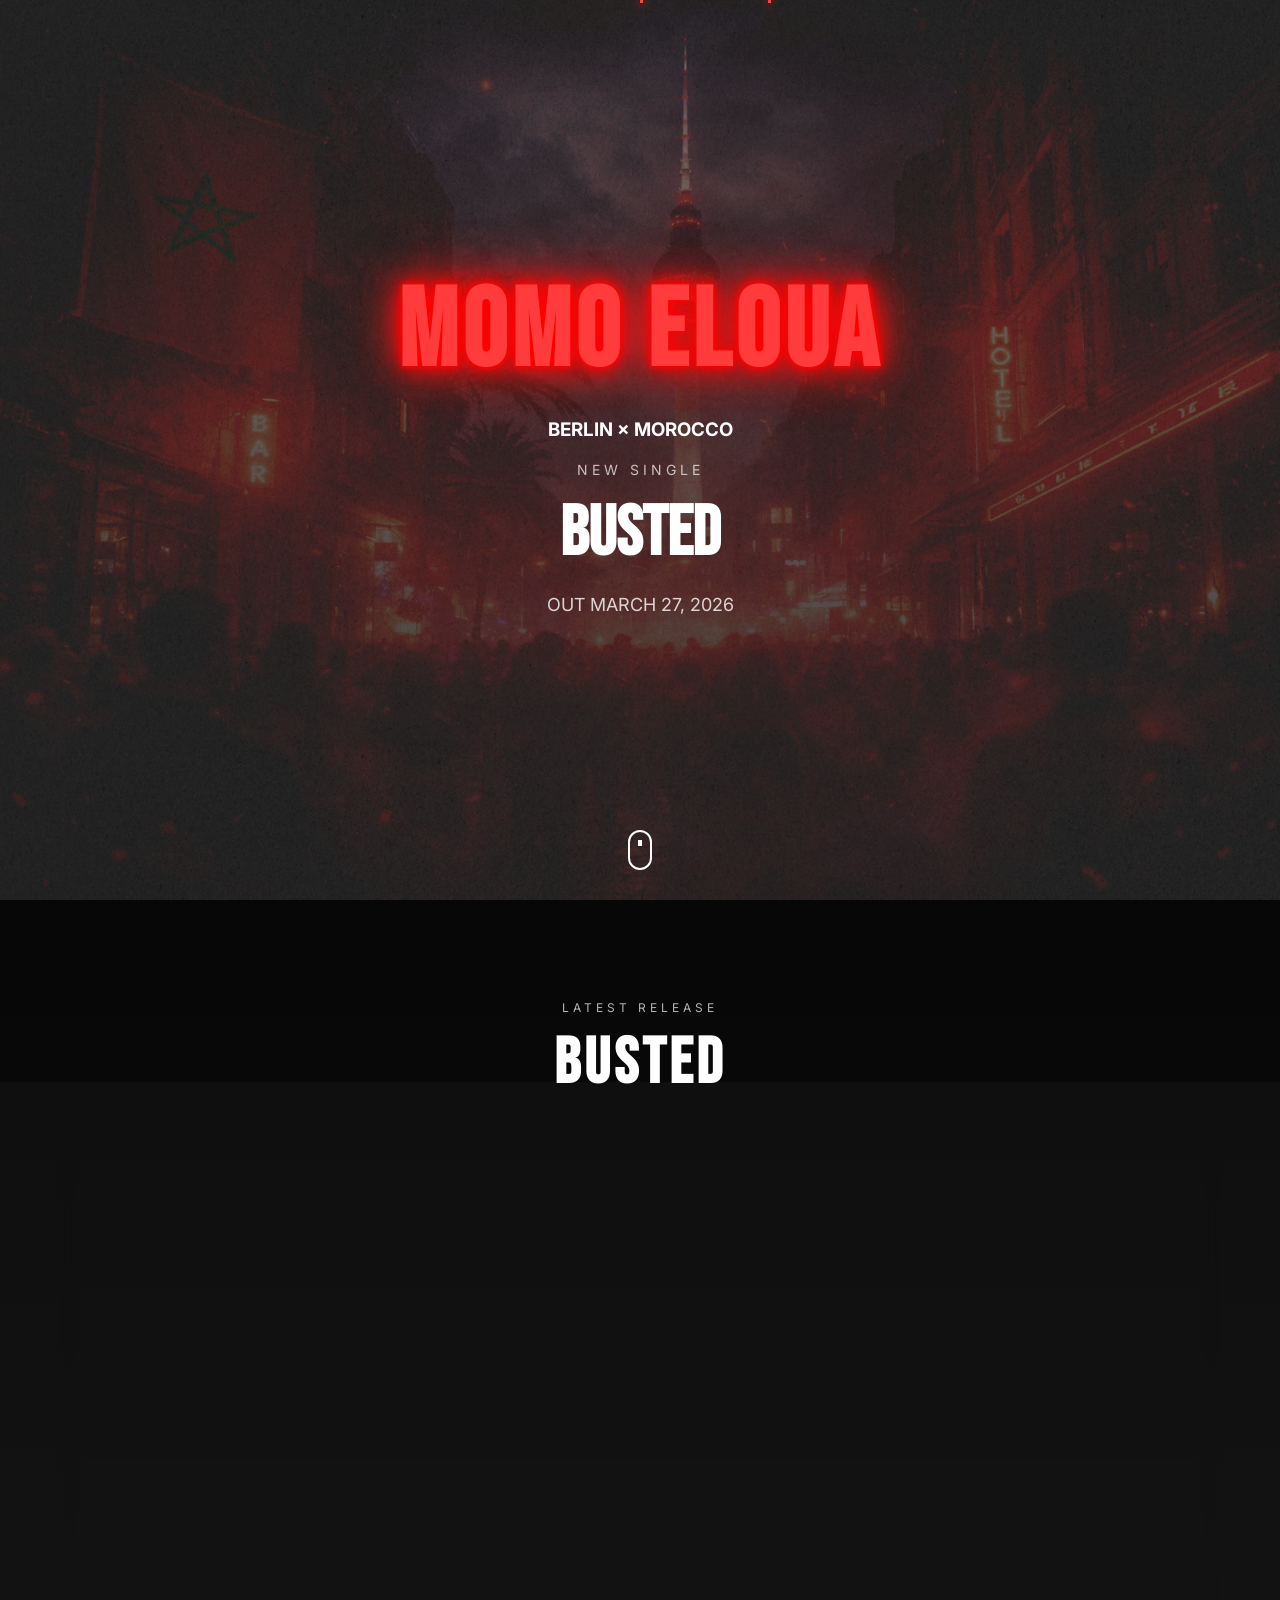
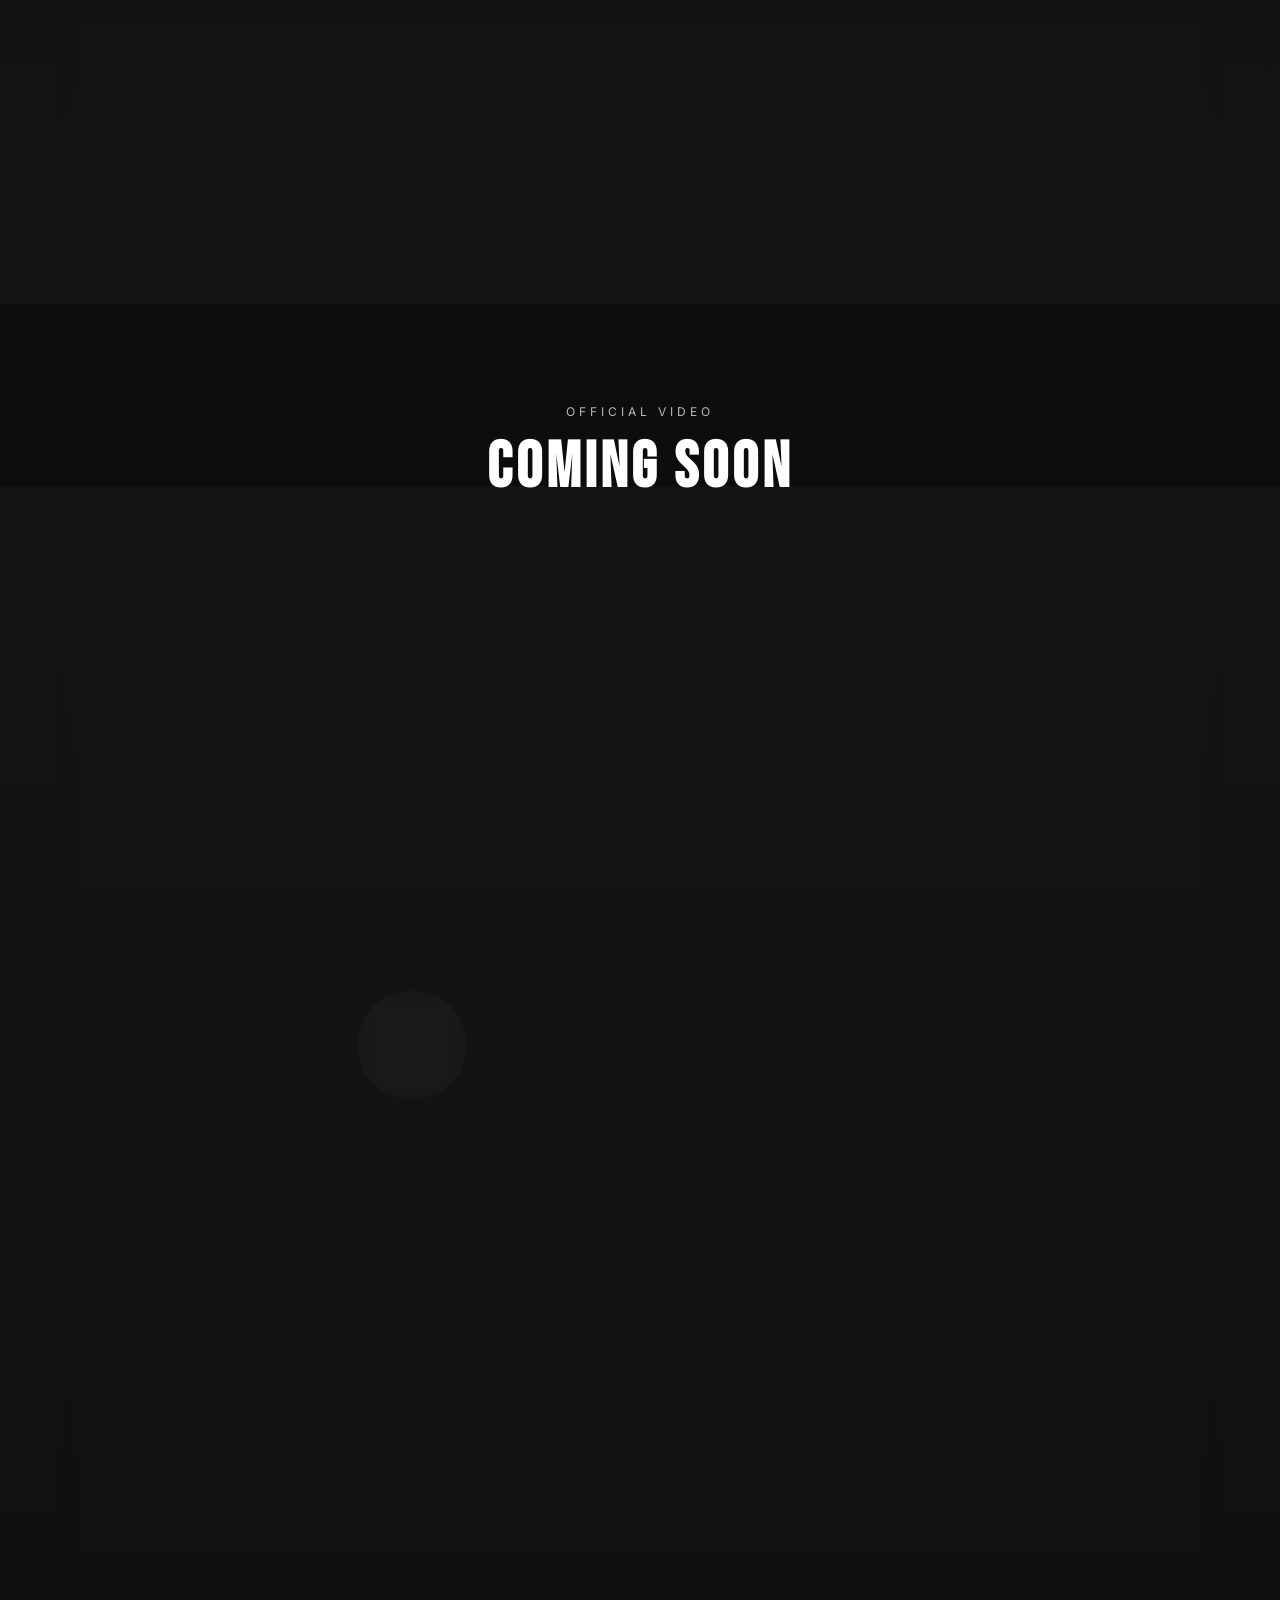
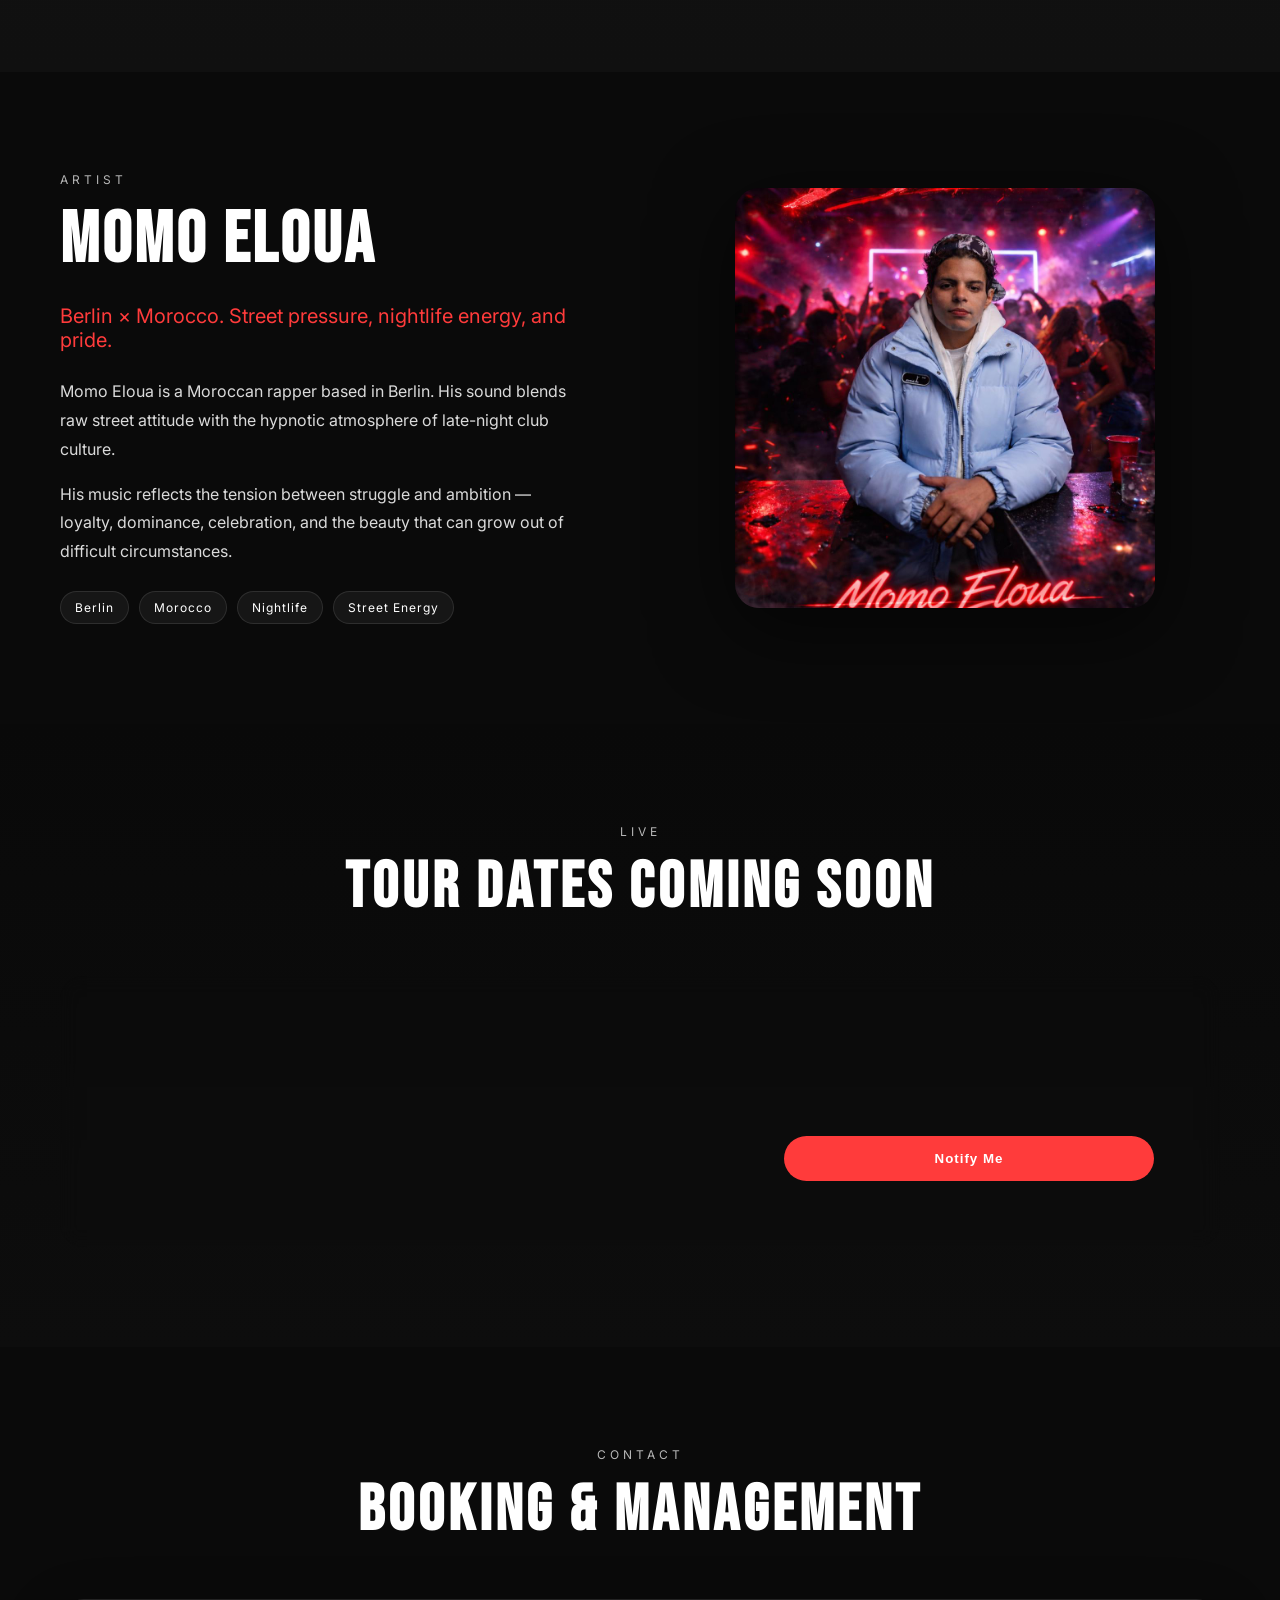
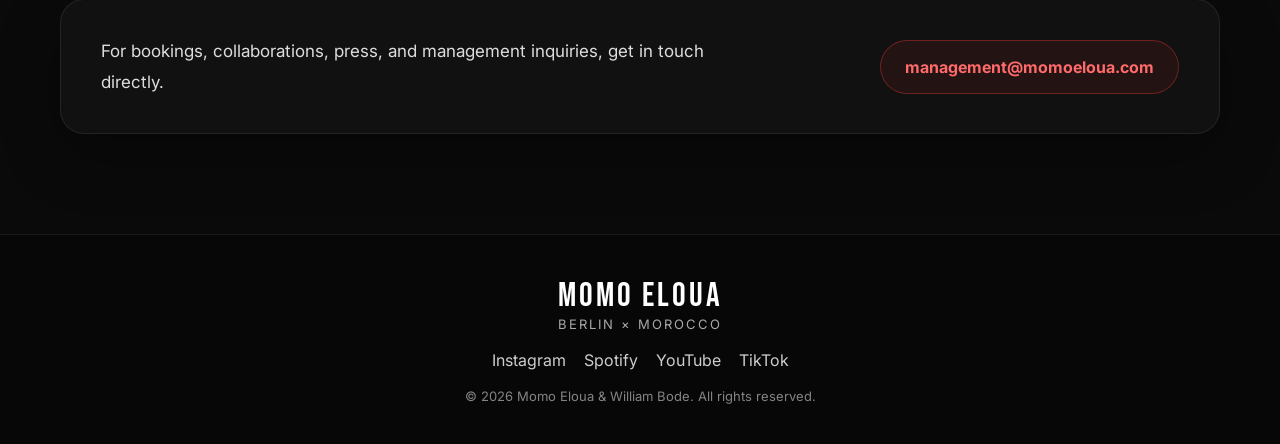
==== index.html @ f2b93de3 "front finished" ====
<!DOCTYPE html>
<html lang="en">
<head>
<meta charset="UTF-8">
<meta name="viewport" content="width=device-width, initial-scale=1.0">

<title>Momo Eloua</title>

<!-- Fonts -->
<link href="https://fonts.googleapis.com/css2?family=Bebas+Neue&family=Inter:wght@300;400;600&display=swap" rel="stylesheet">
<link href="https://fonts.googleapis.com/css2?family=Bebas+Neue&display=swap" rel="stylesheet">
<!-- CSS -->
<link rel="stylesheet" href="styles.css">

</head>
<body>

<!-- NAV -->
<nav class="nav" id="mainNav">

<div class="nav-inner">

<div class="logo">MOMO ELOUA</div>

<ul class="nav-links">
<li><a href="#music">Music</a></li>
<li><a href="#video">Video</a></li>
<li><a href="#tour">Tour</a></li>
<li><a href="#contact">Contact</a></li>
</ul>

</div>

</nav>


<!-- HERO -->
<header class="hero">

<div class="hero-bg"></div>
<div class="hero-overlay"></div>
<div class="hero-grain"></div>
<div class="sparks"></div>

<div class="hero-content">

<h1 class="artist-name neon">Momo Eloua</h1>
<h3>BERLIN × MOROCCO</h3>

<p class="release-label">NEW SINGLE</p>

<h2 class="song-title">BUSTED</h2>

<p class="release-date">OUT MARCH 27, 2026</p>

<!-- <div class="hero-buttons">
<a href="#" class="btn-primary">PRE-SAVE</a>
<a href="#video" class="btn-secondary">WATCH VIDEO</a>
</div> -->

</div>

<div class="scroll-indicator">
<span></span>
</div>

</header>

<!-- MUSIC -->

<section id="music" class="music-section">

  <div class="container">

    <div class="section-head">
      <p class="eyebrow">Latest Release</p>
      <h2>BUSTED</h2>
    </div>

    <div class="music-card">

      <div class="cover">
        <img src="assets/busted-cover.jpg" alt="Busted cover by Momo Eloua">
      </div>

      <div class="music-info">

        <p class="music-kicker">Single by Momo Eloua</p>

        <h3>Busted</h3>

        <p class="music-date">Out March 27, 2026</p>

        <p class="music-copy">
          A new release from Berlin × Morocco.
          Dark energy, club atmosphere, pressure, pride.
          Official video and streaming links coming soon.
        </p>

        <div class="status-row">
          <span class="status-pill">Pre-Save Soon</span>
          <span class="status-pill status-pill--ghost">Video Coming Soon</span>
        </div>

        <div class="countdown-wrap">
          <p class="countdown-label">Release Countdown</p>
          <div class="countdown" id="countdown">
            <div class="count-box">
              <span id="days">00</span>
              <small>Days</small>
            </div>
            <div class="count-box">
              <span id="hours">00</span>
              <small>Hours</small>
            </div>
            <div class="count-box">
              <span id="minutes">00</span>
              <small>Minutes</small>
            </div>
            <div class="count-box">
              <span id="seconds">00</span>
              <small>Seconds</small>
            </div>
          </div>
        </div>

        <div class="release-actions">
          <a href="#video" class="btn-secondary">Official Video Soon</a>
          <a href="#tour" class="btn-outline">Stay Updated</a>
        </div>

      </div>
    </div>

  </div>

</section>

<!-- VIDEO -->
<section id="video" class="video-section">

  <div class="container">

    <div class="section-head">
      <p class="eyebrow">Official Video</p>
      <h2>COMING SOON</h2>
    </div>

    <div class="video-card">

      <div class="video-frame">
        <img src="assets/busted-cover.jpg" alt="Busted video teaser">
        <div class="video-darken"></div>

        <div class="video-center">
          <div class="play-button">
            <span></span>
          </div>
          <p class="video-center-text">Official Video Premieres Soon</p>
        </div>
      </div>

      <div class="video-meta">
        <p class="video-kicker">Momo Eloua — Busted</p>
        <h3>Video in Production</h3>
        <p class="video-copy">
          The official video for <strong>Busted</strong> is currently in the making.
          Expect a dark, cinematic visual world built around nightlife, pressure, pride, and Berlin × Morocco energy.
        </p>

        <div class="status-row">
          <span class="status-pill">Premiere Soon</span>
          <span class="status-pill status-pill--ghost">Visuals in Progress</span>
        </div>

        <div class="release-actions">
          <a href="#music" class="btn-secondary">Back to Release</a>
          <a href="#tour" class="btn-outline">Stay Updated</a>
        </div>
      </div>

    </div>

  </div>

</section>

<!-- ABOUT -->
<section class="about">

  <div class="container about-grid">

    <div class="about-left">

      <p class="eyebrow">Artist</p>

      <h2>Momo Eloua</h2>

      <p class="about-lead">
        Berlin × Morocco.  
        Street pressure, nightlife energy, and pride.
      </p>

      <p class="about-text">
        Momo Eloua is a Moroccan rapper based in Berlin.
        His sound blends raw street attitude with the
        hypnotic atmosphere of late-night club culture.
      </p>

      <p class="about-text">
        His music reflects the tension between struggle
        and ambition — loyalty, dominance, celebration,
        and the beauty that can grow out of difficult
        circumstances.
      </p>

      <div class="about-tags">
        <span>Berlin</span>
        <span>Morocco</span>
        <span>Nightlife</span>
        <span>Street Energy</span>
      </div>

    </div>

    <div class="about-right">
      <div class="about-image"></div>
    </div>

  </div>

</section>


<!-- TOUR -->
<section id="tour" class="tour">

  <div class="container">

    <div class="section-head">
      <p class="eyebrow">Live</p>
      <h2>TOUR DATES COMING SOON</h2>
    </div>

    <div class="tour-card">

      <div class="tour-left">
        <p class="tour-intro">
          First shows are in preparation.
          Subscribe for early updates, ticket drops, and city announcements.
        </p>

        <div class="tour-cities">
          <span>Berlin</span>
          <span>Hamburg</span>
          <span>Amsterdam</span>
          <span>Paris</span>
        </div>
      </div>

      <div class="tour-right">
        <form class="tour-form">
          <label for="tour-email" class="tour-label">Get notified first</label>
          <input id="tour-email" type="email" placeholder="Enter your email" required>
          <button type="submit">Notify Me</button>
        </form>
      </div>

    </div>

  </div>

</section>


<!-- CONTACT -->
<section id="contact" class="contact">

  <div class="container">

    <div class="section-head">
      <p class="eyebrow">Contact</p>
      <h2>BOOKING & MANAGEMENT</h2>
    </div>

    <div class="contact-card">

      <div class="contact-left">
        <p class="contact-copy">
          For bookings, collaborations, press, and management inquiries,
          get in touch directly.
        </p>
      </div>

      <div class="contact-right">
        <a class="contact-mail" href="mailto:management@momoeloua.com">
          management@momoeloua.com
        </a>
      </div>

    </div>

  </div>

</section>


<!-- FOOTER -->
<footer class="footer">

  <div class="container footer-inner">

    <div class="footer-brand">
      <div class="footer-logo">MOMO ELOUA</div>
      <p class="footer-tag">Berlin × Morocco</p>
    </div>

    <div class="socials">
      <a href="#" target="_blank" rel="noopener noreferrer">Instagram</a>
      <a href="#" target="_blank" rel="noopener noreferrer">Spotify</a>
      <a href="#" target="_blank" rel="noopener noreferrer">YouTube</a>
      <a href="#" target="_blank" rel="noopener noreferrer">TikTok</a>
    </div>

    <p class="footer-copy">© 2026 Momo Eloua & William Bode. All rights reserved.</p>

  </div>

</footer>

<script src="script.js"></script>

</body>
</html>
---- styles.css ----
*,
*::before,
*::after {
box-sizing: border-box;
}


body{
margin:0;
font-family:'Inter', sans-serif;
background:#0b0b0b;
color:white;
}

.hero{
position:relative;
height:100vh;
display:flex;
align-items:center;
justify-content:center;
text-align:center;
overflow:hidden;
padding-top:120px;
padding-bottom:120px;
}

.hero-bg{
position:absolute;
top:0;
left:0;
width:100%;
height:100%;

background-image:url("assets/berlin-morocco-bg2.png");
background-size:cover;
background-position:center 35%;

filter:brightness(0.55) contrast(1.1);

z-index:1;
}



.hero-grain{
position:absolute;
width:100%;
height:100%;

background:url("assets/grain.png");

opacity:0.15;

z-index:3;
pointer-events:none;
}

.hero-overlay{
position:absolute;
width:100%;
height:100%;

background:
linear-gradient(
to bottom,
rgba(0,0,0,0.3),
rgba(0,0,0,0.75)
),

radial-gradient(
circle at center,
rgba(255,0,0,0.15),
transparent 70%
);

z-index:2;
}

.hero-content{
position:relative;
z-index:3;
max-width:900px;
padding:20px;
}

.artist-name{
font-family:'Bebas Neue', sans-serif;
font-size:120px;
letter-spacing:6px;
margin:0;
}

.release-label{
margin-top:20px;
font-size:14px;
letter-spacing:4px;
opacity:0.7;
}

.song-title{
font-family:'Bebas Neue', sans-serif;
font-size:70px;
margin:10px 0;
}

.release-date{
font-size:18px;
opacity:0.8;
}

.hero-buttons{
margin-top:40px;
display:flex;
gap:20px;
justify-content:center;
flex-wrap:wrap;
}

.btn-primary{
background:#d4af37;
color:black;
padding:14px 32px;
text-decoration:none;
font-weight:600;
letter-spacing:1px;
transition:0.3s;
}

.btn-primary:hover{
transform:scale(1.05);
}

.btn-secondary{
border:2px solid white;
padding:12px 30px;
text-decoration:none;
color:white;
transition:0.3s;
}

.btn-secondary:hover{
background:white;
color:black;
}

.scroll-indicator{
position:absolute;
bottom:30px;
left:50%;
transform:translateX(-50%);
z-index:3;
}

.scroll-indicator span{
display:block;
width:24px;
height:40px;
border:2px solid white;
border-radius:20px;
position:relative;
}

.scroll-indicator span::after{
content:"";
width:4px;
height:6px;
background:white;
position:absolute;
top:8px;
left:50%;
transform:translateX(-50%);
animation:scroll 2s infinite;
}

@keyframes scroll{
0%{opacity:0;top:8px;}
50%{opacity:1;}
100%{opacity:0;top:20px;}
}


.sparks{
position:absolute;
width:100%;
height:100%;
z-index:2;
overflow:hidden;
pointer-events:none;
}

.sparks::before,
.sparks::after{
content:"";
position:absolute;
width:3px;
height:3px;
background:#ff2a2a;
box-shadow:
0 0 8px #ff0000,
0 0 12px #ff0000;

animation:sparkMove 6s linear infinite;
}

.sparks::after{
left:60%;
animation-duration:8s;
}

@keyframes sparkMove{

0%{
transform:translateY(100vh) translateX(0);
opacity:0;
}

20%{
opacity:1;
}

80%{
opacity:1;
}

100%{
transform:translateY(-10vh) translateX(40px);
opacity:0;
}

}

.neon{
color:#ff3b3b;

text-shadow:
0 0 5px #ff0000,
0 0 10px #ff0000,
0 0 20px #ff0000,
0 0 40px #ff1a1a,
0 0 60px #ff1a1a;

animation:neonPulse 3s infinite alternate;
}

@keyframes neonPulse{

0%{
text-shadow:
0 0 4px #ff0000,
0 0 8px #ff0000,
0 0 16px #ff0000,
0 0 30px #ff0000;
}

100%{
text-shadow:
0 0 6px #ff0000,
0 0 14px #ff0000,
0 0 26px #ff1a1a,
0 0 50px #ff1a1a;
}

}

.artist-name{
font-family:'Bebas Neue', sans-serif;
font-size:110px;
letter-spacing:5px;
margin:0;
}

@media (max-width:768px){

.artist-name{
font-size:64px;
letter-spacing:2px;
}

}


.nav{
position:fixed;
top:0;
width:100%;

padding:20px 40px;

transition:all 0.4s ease;

opacity:0;
transform:translateY(-20px);

z-index:100;
}

.nav.show{
opacity:1;
transform:translateY(0);

background:rgba(0,0,0,0.75);
backdrop-filter:blur(10px);
}

.nav-inner{
max-width:1200px;
margin:auto;

display:flex;
justify-content:space-between;
align-items:center;
}

.logo{
font-family:'Bebas Neue', sans-serif;
font-size:28px;
letter-spacing:2px;
}

.nav-links{
display:flex;
gap:30px;
list-style:none;
margin:0;
padding:0;
}

.nav-links a{
text-decoration:none;
color:white;
font-weight:500;
transition:0.2s;
}

.nav-links a:hover{
color:#ff3b3b;
}


.container{
max-width:1200px;
margin:0 auto;
padding:100px 20px;
}

.music-section{
position:relative;
background:
linear-gradient(to bottom, #070707 0%, #0d0d0d 100%);
}

.section-head{
text-align:center;
margin-bottom:50px;
}

.eyebrow{
margin:0 0 10px 0;
font-size:12px;
letter-spacing:4px;
text-transform:uppercase;
opacity:0.7;
}

.section-head h2{
margin:0;
font-family:'Bebas Neue', sans-serif;
font-size:64px;
letter-spacing:4px;
}

.music-card{
display:grid;
grid-template-columns:380px 1fr;
gap:60px;
align-items:center;
padding:40px;
border:1px solid rgba(255,255,255,0.08);
background:rgba(255,255,255,0.03);
backdrop-filter:blur(8px);
border-radius:24px;
box-shadow:0 20px 60px rgba(0,0,0,0.35);
}

.cover img{
display:block;
width:100%;
height:auto;
border-radius:18px;
box-shadow:0 20px 60px rgba(0,0,0,0.5);
}

.music-kicker{
margin:0 0 10px 0;
font-size:13px;
letter-spacing:2px;
text-transform:uppercase;
opacity:0.7;
}

.music-info h3{
margin:0;
font-family:'Bebas Neue', sans-serif;
font-size:72px;
letter-spacing:3px;
line-height:0.95;
}

.music-date{
margin:14px 0 18px 0;
font-size:20px;
font-weight:600;
color:#ff5757;
}

.music-copy{
max-width:560px;
font-size:16px;
line-height:1.7;
opacity:0.88;
margin:0 0 28px 0;
}

.status-row{
display:flex;
flex-wrap:wrap;
gap:12px;
margin-bottom:28px;
}

.status-pill{
display:inline-flex;
align-items:center;
padding:10px 16px;
border-radius:999px;
background:rgba(255,59,59,0.12);
border:1px solid rgba(255,59,59,0.35);
color:#ff7a7a;
font-size:13px;
font-weight:600;
letter-spacing:0.5px;
}

.status-pill--ghost{
background:rgba(255,255,255,0.04);
border:1px solid rgba(255,255,255,0.12);
color:rgba(255,255,255,0.8);
}

.countdown-wrap{
margin-bottom:30px;
}

.countdown-label{
margin:0 0 14px 0;
font-size:12px;
letter-spacing:3px;
text-transform:uppercase;
opacity:0.7;
}

.countdown{
display:flex;
flex-wrap:wrap;
gap:14px;
}

.count-box{
min-width:92px;
padding:16px 14px;
border-radius:16px;
background:rgba(0,0,0,0.35);
border:1px solid rgba(255,255,255,0.08);
text-align:center;
}

.count-box span{
display:block;
font-family:'Bebas Neue', sans-serif;
font-size:42px;
letter-spacing:2px;
line-height:1;
}

.count-box small{
display:block;
margin-top:6px;
font-size:11px;
letter-spacing:2px;
text-transform:uppercase;
opacity:0.7;
}

.release-actions{
display:flex;
flex-wrap:wrap;
gap:16px;
}

.btn-outline{
display:inline-flex;
align-items:center;
justify-content:center;
padding:12px 30px;
border:1px solid rgba(255,255,255,0.2);
border-radius:999px;
text-decoration:none;
color:white;
transition:0.25s ease;
}

.btn-outline:hover{
border-color:#ff3b3b;
color:#ff3b3b;
}

.btn-secondary{
border-radius:999px;
}

@media (max-width: 900px){

.music-card{
grid-template-columns:1fr;
gap:30px;
padding:24px;
}

.cover{
max-width:360px;
margin:0 auto;
}

.music-info{
text-align:center;
}

.music-copy{
margin-left:auto;
margin-right:auto;
}

.status-row,
.countdown,
.release-actions{
justify-content:center;
}

.section-head h2{
font-size:48px;
}

.music-info h3{
font-size:54px;
}

}


.video-section{
position:relative;
background:
linear-gradient(to bottom, #0d0d0d 0%, #090909 100%);
}

.video-card{
display:grid;
grid-template-columns:1.2fr 0.8fr;
gap:40px;
align-items:center;
padding:40px;
border:1px solid rgba(255,255,255,0.08);
background:rgba(255,255,255,0.03);
backdrop-filter:blur(8px);
border-radius:24px;
box-shadow:0 20px 60px rgba(0,0,0,0.35);
}

.video-frame{
position:relative;
min-height:460px;
border-radius:20px;
overflow:hidden;
background:#111;
}

.video-frame img{
width:100%;
height:100%;
object-fit:cover;
display:block;
filter:brightness(0.55) contrast(1.08);
}

.video-darken{
position:absolute;
inset:0;
background:
linear-gradient(
to bottom,
rgba(0,0,0,0.15),
rgba(0,0,0,0.6)
);
}

.video-center{
position:absolute;
inset:0;
display:flex;
flex-direction:column;
align-items:center;
justify-content:center;
text-align:center;
padding:20px;
z-index:2;
}

.play-button{
width:110px;
height:110px;
border-radius:50%;
border:1px solid rgba(255,255,255,0.2);
background:rgba(255,255,255,0.08);
backdrop-filter:blur(8px);
display:flex;
align-items:center;
justify-content:center;
margin-bottom:20px;
box-shadow:0 10px 40px rgba(0,0,0,0.35);
}

.play-button span{
display:block;
width:0;
height:0;
margin-left:6px;
border-top:16px solid transparent;
border-bottom:16px solid transparent;
border-left:26px solid white;
}

.video-center-text{
margin:0;
font-size:15px;
letter-spacing:2px;
text-transform:uppercase;
font-weight:600;
}

.video-kicker{
margin:0 0 10px 0;
font-size:13px;
letter-spacing:2px;
text-transform:uppercase;
opacity:0.7;
}

.video-meta h3{
margin:0 0 16px 0;
font-family:'Bebas Neue', sans-serif;
font-size:56px;
letter-spacing:2px;
line-height:0.95;
}

.video-copy{
font-size:16px;
line-height:1.7;
opacity:0.88;
margin:0 0 28px 0;
max-width:460px;
}

@media (max-width: 900px){

.video-card{
grid-template-columns:1fr;
padding:24px;
}

.video-frame{
min-height:340px;
}

.video-meta{
text-align:center;
}

.video-copy{
margin-left:auto;
margin-right:auto;
}

}


.about{
background:#0a0a0a;
position:relative;
}

.about-grid{
display:grid;
grid-template-columns:1fr 1fr;
gap:60px;
align-items:center;
}

.about-left h2{
font-family:'Bebas Neue', sans-serif;
font-size:72px;
letter-spacing:3px;
margin:0 0 10px 0;
}

.about-lead{
font-size:20px;
color:#ff3b3b;
margin-bottom:25px;
}

.about-text{
font-size:16px;
line-height:1.8;
opacity:0.85;
margin-bottom:16px;
max-width:520px;
}

.about-tags{
display:flex;
flex-wrap:wrap;
gap:10px;
margin-top:25px;
}

.about-tags span{
padding:8px 14px;
border-radius:999px;
background:rgba(255,255,255,0.05);
border:1px solid rgba(255,255,255,0.1);
font-size:12px;
letter-spacing:1px;
}

.about-right{
display:flex;
justify-content:center;
}

.about-image{
width:100%;
max-width:420px;
aspect-ratio:1/1;

background-image:url("assets/busted-cover.jpg");
background-size:cover;
background-position:center;

border-radius:24px;

box-shadow:
0 20px 80px rgba(0,0,0,0.6);
}

@media (max-width:900px){

.about-grid{
grid-template-columns:1fr;
text-align:center;
}

.about-text{
margin-left:auto;
margin-right:auto;
}

.about-tags{
justify-content:center;
}

.about-right{
margin-top:30px;
}

}



.tour{
position:relative;
background:
linear-gradient(to bottom, #090909 0%, #0d0d0d 100%);
}

.tour-card{
display:grid;
grid-template-columns:1fr 420px;
gap:40px;
align-items:center;
padding:40px;
border:1px solid rgba(255,255,255,0.08);
background:
linear-gradient(
135deg,
rgba(255,59,59,0.08),
rgba(255,255,255,0.03)
);
backdrop-filter:blur(10px);
border-radius:24px;
box-shadow:0 20px 60px rgba(0,0,0,0.35);
}

.tour-intro{
margin:0 0 24px 0;
max-width:560px;
font-size:18px;
line-height:1.8;
opacity:0.88;
}

.tour-cities{
display:flex;
flex-wrap:wrap;
gap:12px;
}

.tour-cities span{
display:inline-flex;
align-items:center;
padding:10px 16px;
border-radius:999px;
background:rgba(255,255,255,0.05);
border:1px solid rgba(255,255,255,0.1);
font-size:13px;
letter-spacing:1px;
text-transform:uppercase;
}

.tour-form{
display:flex;
flex-direction:column;
gap:14px;
padding:24px;
border-radius:20px;
background:rgba(0,0,0,0.28);
border:1px solid rgba(255,255,255,0.08);
}

.tour-label{
font-size:12px;
letter-spacing:3px;
text-transform:uppercase;
opacity:0.7;
}

.tour-form input{
width:100%;
padding:16px 18px;
border-radius:14px;
border:1px solid rgba(255,255,255,0.12);
background:rgba(255,255,255,0.04);
color:white;
font-size:15px;
outline:none;
}

.tour-form input::placeholder{
color:rgba(255,255,255,0.45);
}

.tour-form input:focus{
border-color:rgba(255,59,59,0.7);
box-shadow:0 0 0 3px rgba(255,59,59,0.12);
}

.tour-form button{
border:none;
padding:15px 20px;
border-radius:999px;
background:#ff3b3b;
color:white;
font-weight:700;
letter-spacing:1px;
cursor:pointer;
transition:0.25s ease;
}

.tour-form button:hover{
transform:translateY(-2px);
box-shadow:0 12px 30px rgba(255,59,59,0.25);
}

@media (max-width: 900px){

.tour-card{
grid-template-columns:1fr;
padding:24px;
}

.tour-left,
.tour-right{
text-align:center;
}

.tour-intro{
margin-left:auto;
margin-right:auto;
}

.tour-cities{
justify-content:center;
}

}

.contact{
background:#0a0a0a;
}

.contact-card{
display:grid;
grid-template-columns:1fr auto;
gap:30px;
align-items:center;
padding:36px 40px;
border:1px solid rgba(255,255,255,0.08);
background:rgba(255,255,255,0.03);
border-radius:24px;
box-shadow:0 20px 60px rgba(0,0,0,0.3);
}

.contact-copy{
margin:0;
max-width:620px;
font-size:17px;
line-height:1.8;
opacity:0.86;
}

.contact-mail{
display:inline-flex;
align-items:center;
justify-content:center;
padding:16px 24px;
border-radius:999px;
border:1px solid rgba(255,59,59,0.35);
background:rgba(255,59,59,0.08);
color:#ff6a6a;
text-decoration:none;
font-weight:700;
transition:0.25s ease;
}

.contact-mail:hover{
transform:translateY(-2px);
border-color:#ff3b3b;
color:#ff3b3b;
box-shadow:0 12px 30px rgba(255,59,59,0.18);
}

.footer{
border-top:1px solid rgba(255,255,255,0.08);
background:#070707;
}

.footer-inner{
display:flex;
flex-direction:column;
gap:18px;
align-items:center;
text-align:center;
padding-top:40px;
padding-bottom:40px;
}

.footer-logo{
font-family:'Bebas Neue', sans-serif;
font-size:34px;
letter-spacing:3px;
}

.footer-tag{
margin:0;
font-size:13px;
letter-spacing:2px;
text-transform:uppercase;
opacity:0.65;
}

.socials{
display:flex;
flex-wrap:wrap;
justify-content:center;
gap:18px;
}

.socials a{
color:white;
text-decoration:none;
opacity:0.8;
transition:0.2s ease;
}

.socials a:hover{
color:#ff3b3b;
opacity:1;
}

.footer-copy{
margin:0;
font-size:13px;
opacity:0.5;
}
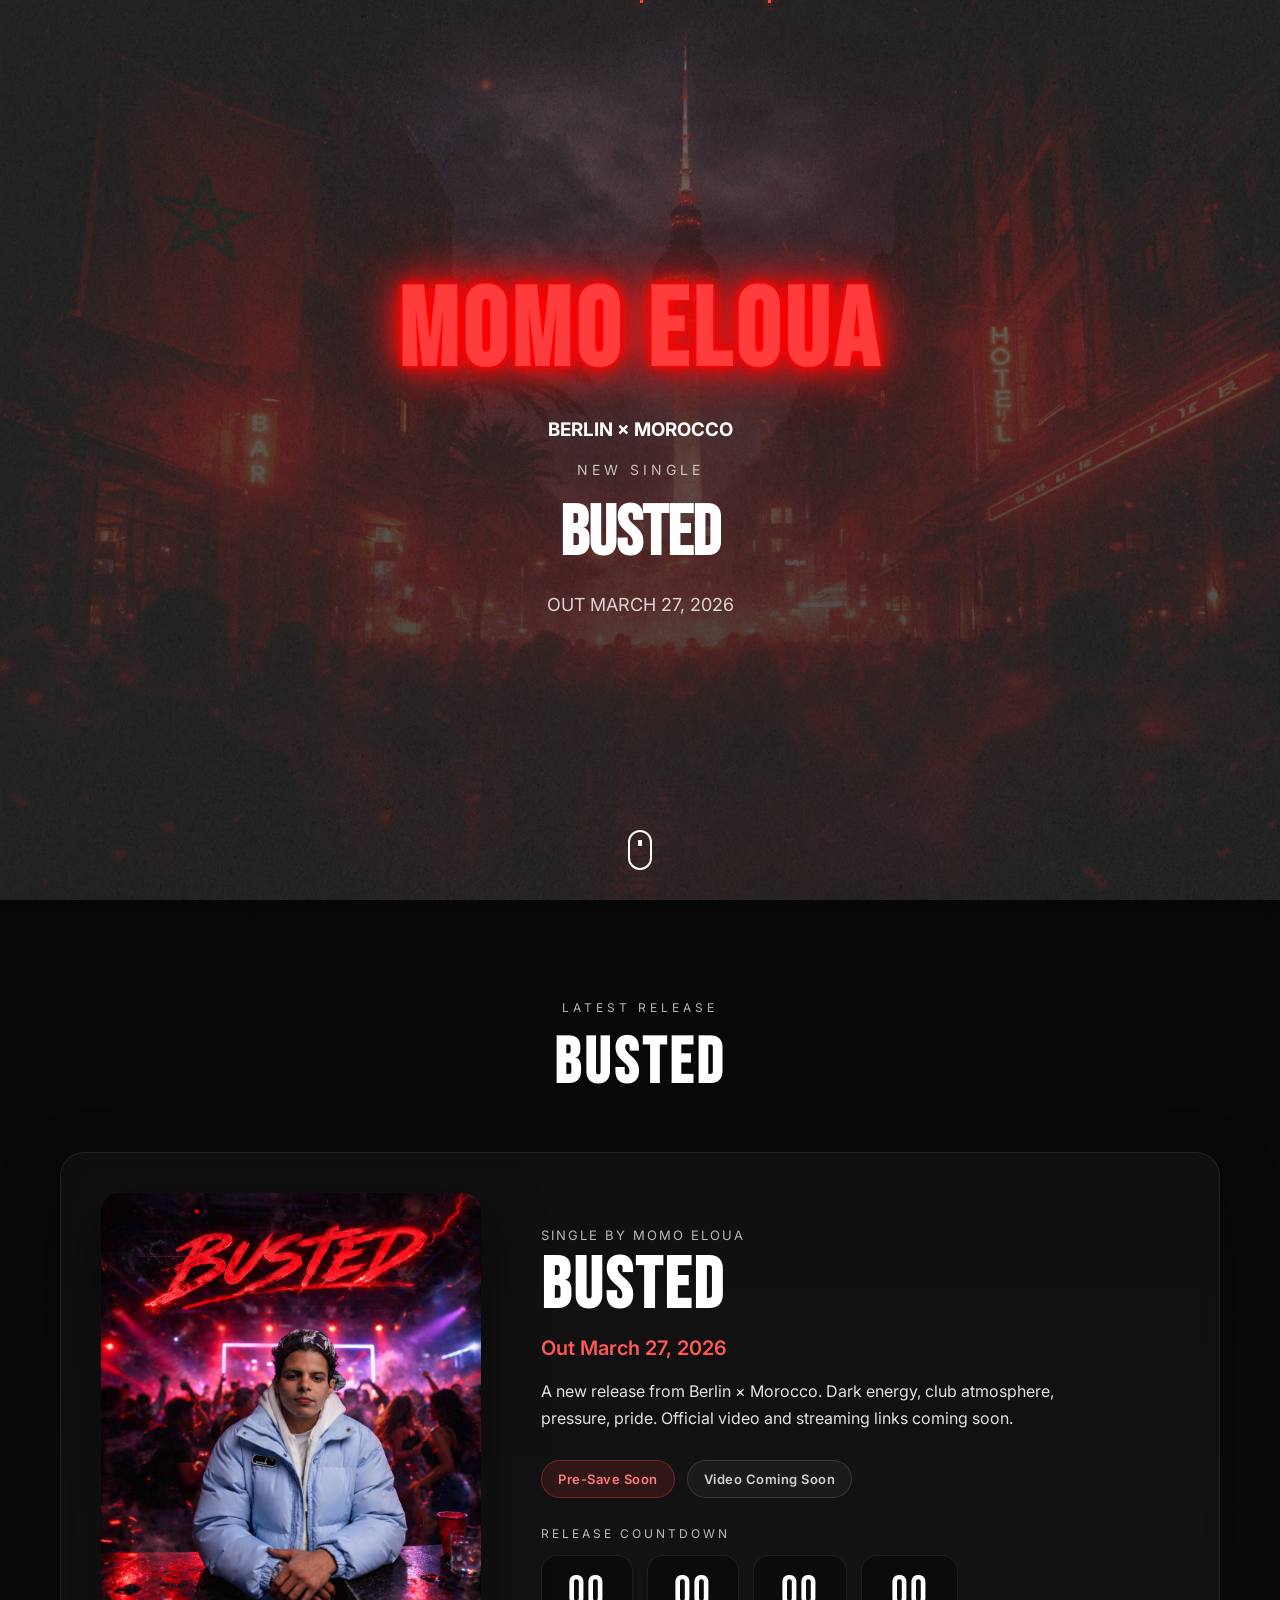
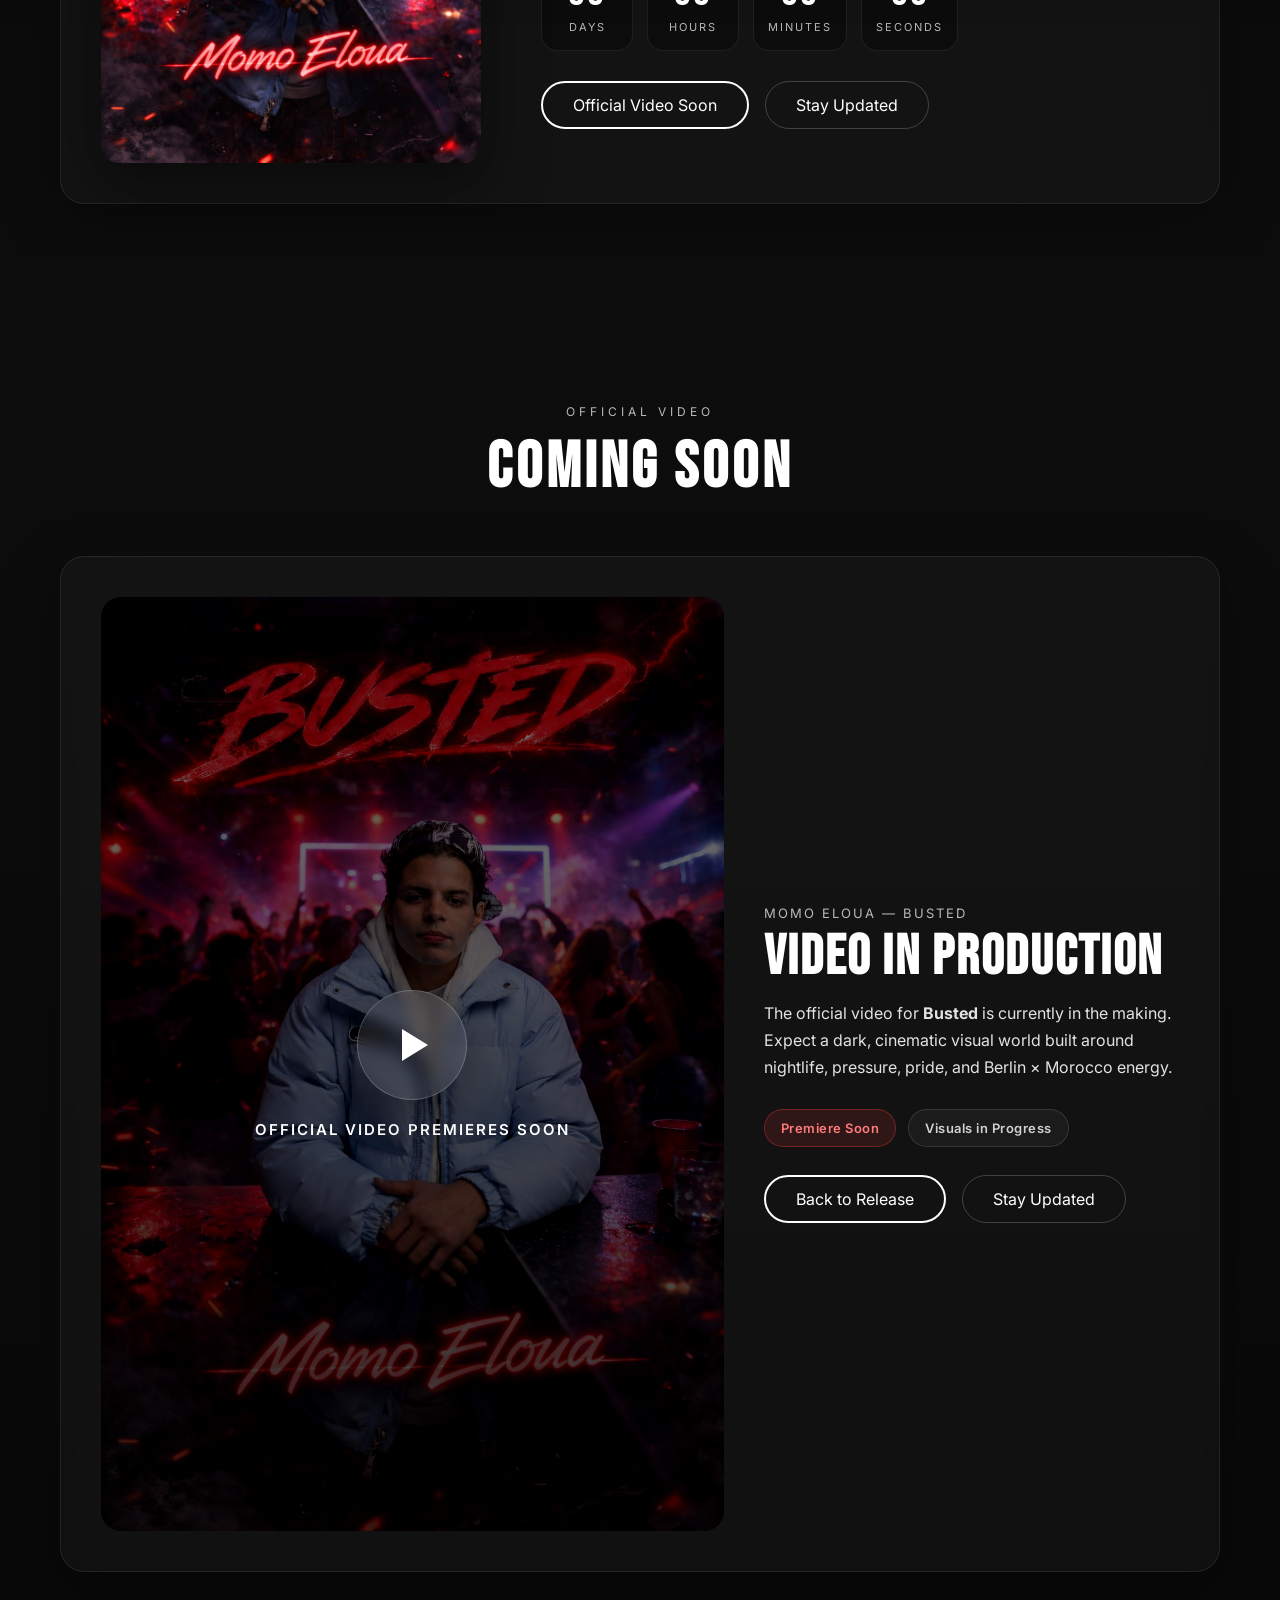
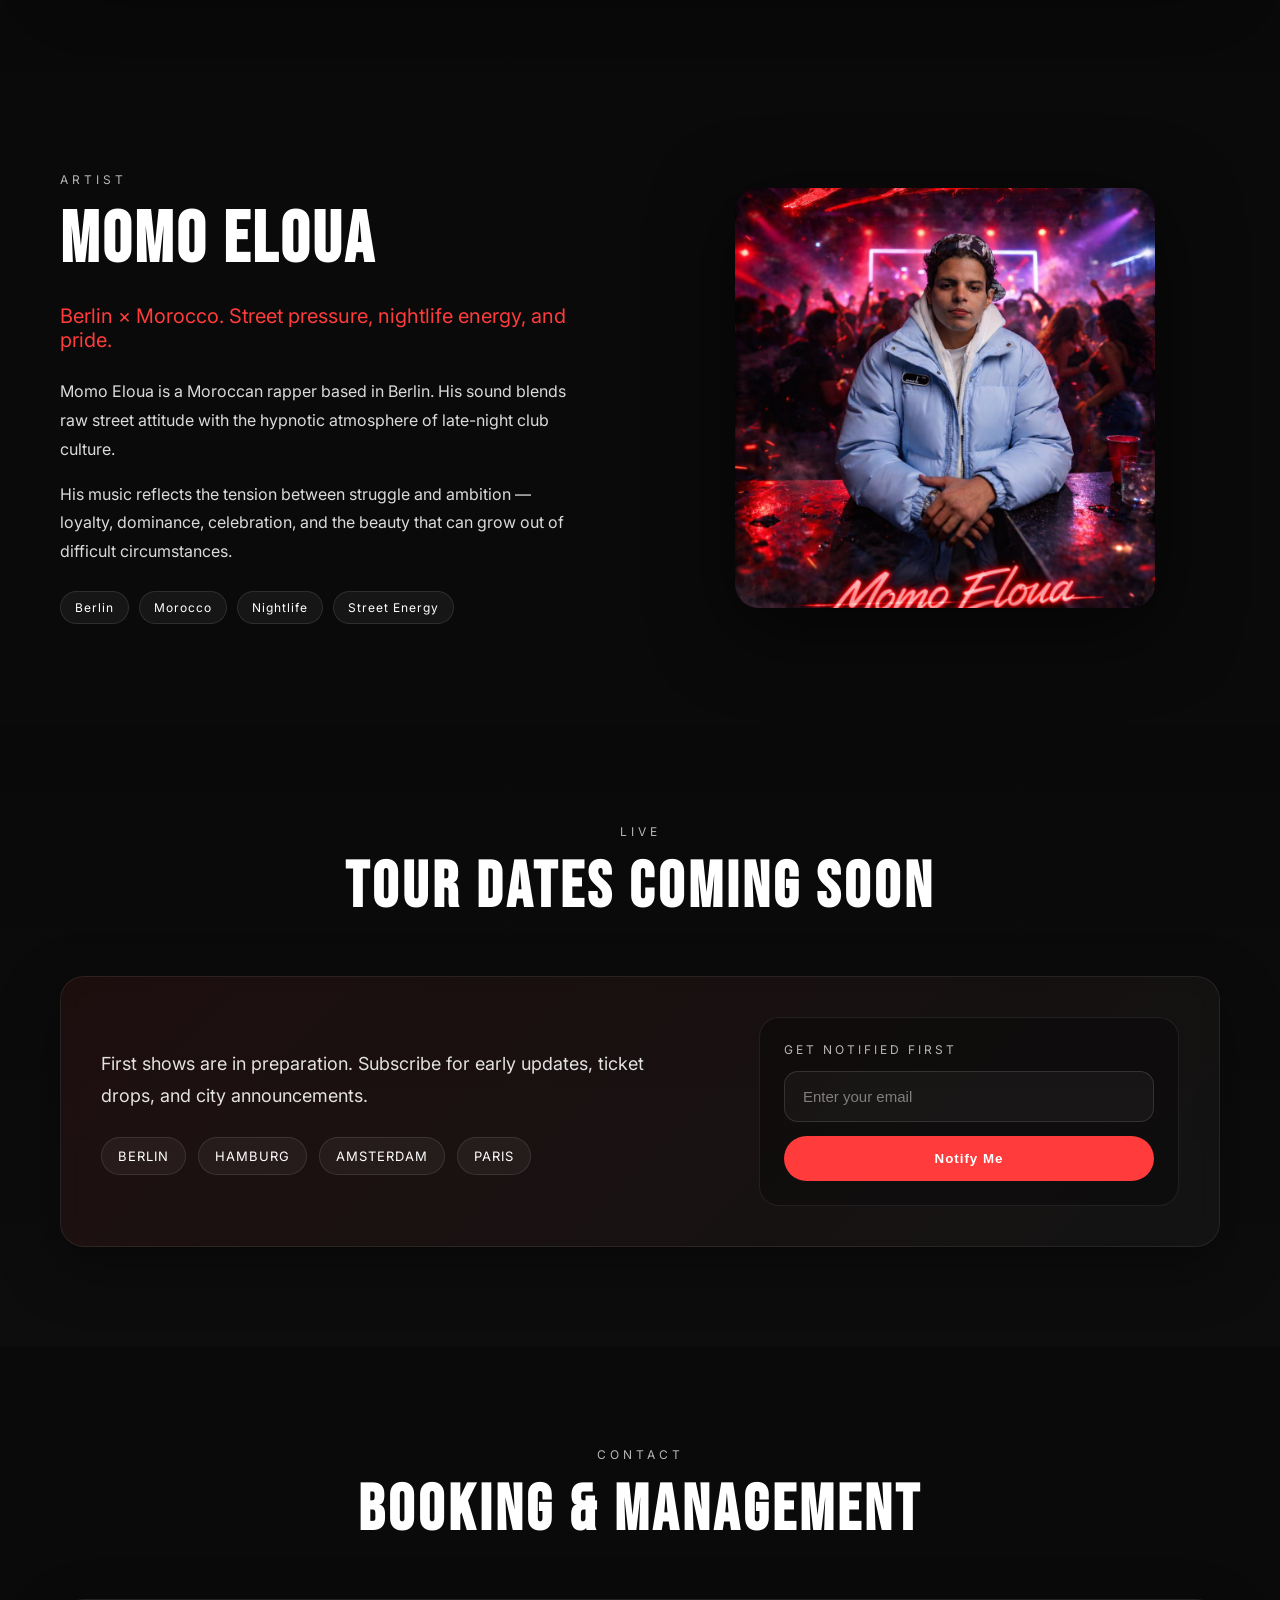
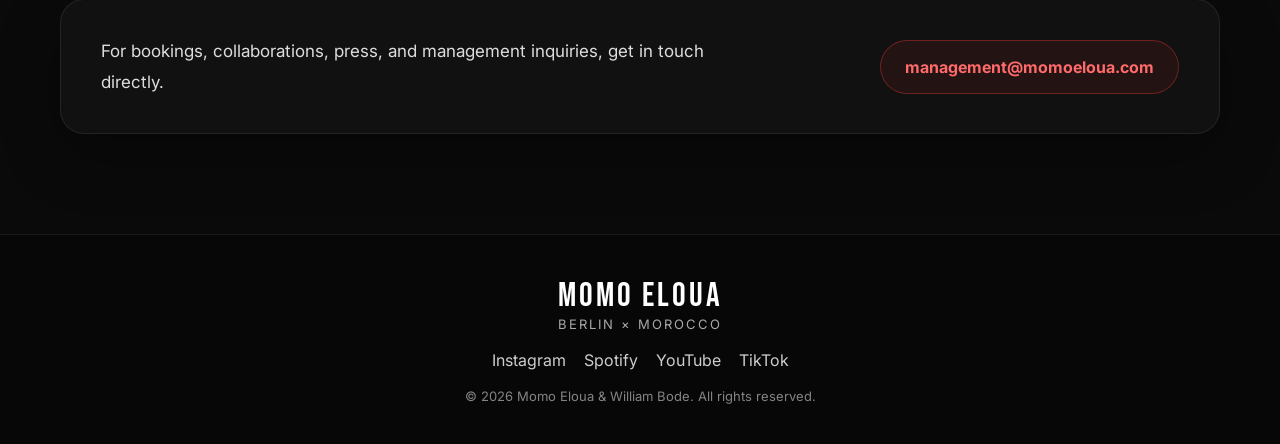
==== commit 914e242e: "its just me i wont do cool commit messages" ====
--- a/index.html
+++ b/index.html
@@ -8,7 +8,6 @@
 
 <!-- Fonts -->
 <link href="https://fonts.googleapis.com/css2?family=Bebas+Neue&family=Inter:wght@300;400;600&display=swap" rel="stylesheet">
-<link href="https://fonts.googleapis.com/css2?family=Bebas+Neue&display=swap" rel="stylesheet">
 <!-- CSS -->
 <link rel="stylesheet" href="styles.css">
 
@@ -52,11 +51,6 @@
 <h2 class="song-title">BUSTED</h2>
 
 <p class="release-date">OUT MARCH 27, 2026</p>
-
-<!-- <div class="hero-buttons">
-<a href="#" class="btn-primary">PRE-SAVE</a>
-<a href="#video" class="btn-secondary">WATCH VIDEO</a>
-</div> -->
 
 </div>
 
@@ -316,10 +310,10 @@
     </div>
 
     <div class="socials">
-      <a href="#" target="_blank" rel="noopener noreferrer">Instagram</a>
+      <a href="http://instagram.com/momoeloua" target="_blank" rel="noopener noreferrer">Instagram</a>
       <a href="#" target="_blank" rel="noopener noreferrer">Spotify</a>
-      <a href="#" target="_blank" rel="noopener noreferrer">YouTube</a>
-      <a href="#" target="_blank" rel="noopener noreferrer">TikTok</a>
+      <a href="http://youtube.com/@momoeloua" target="_blank" rel="noopener noreferrer">YouTube</a>
+      <a href="http://tiktok.com/@momoeloua" target="_blank" rel="noopener noreferrer">TikTok</a>
     </div>
 
     <p class="footer-copy">© 2026 Momo Eloua & William Bode. All rights reserved.</p>
--- a/styles.css
+++ b/styles.css
@@ -1011,4 +1011,19 @@
 margin:0;
 font-size:13px;
 opacity:0.5;
+}
+
+@media (max-width: 900px){
+
+.contact-card{
+grid-template-columns:1fr;
+text-align:center;
+padding:24px;
+}
+
+.contact-copy{
+margin-left:auto;
+margin-right:auto;
+}
+
 }
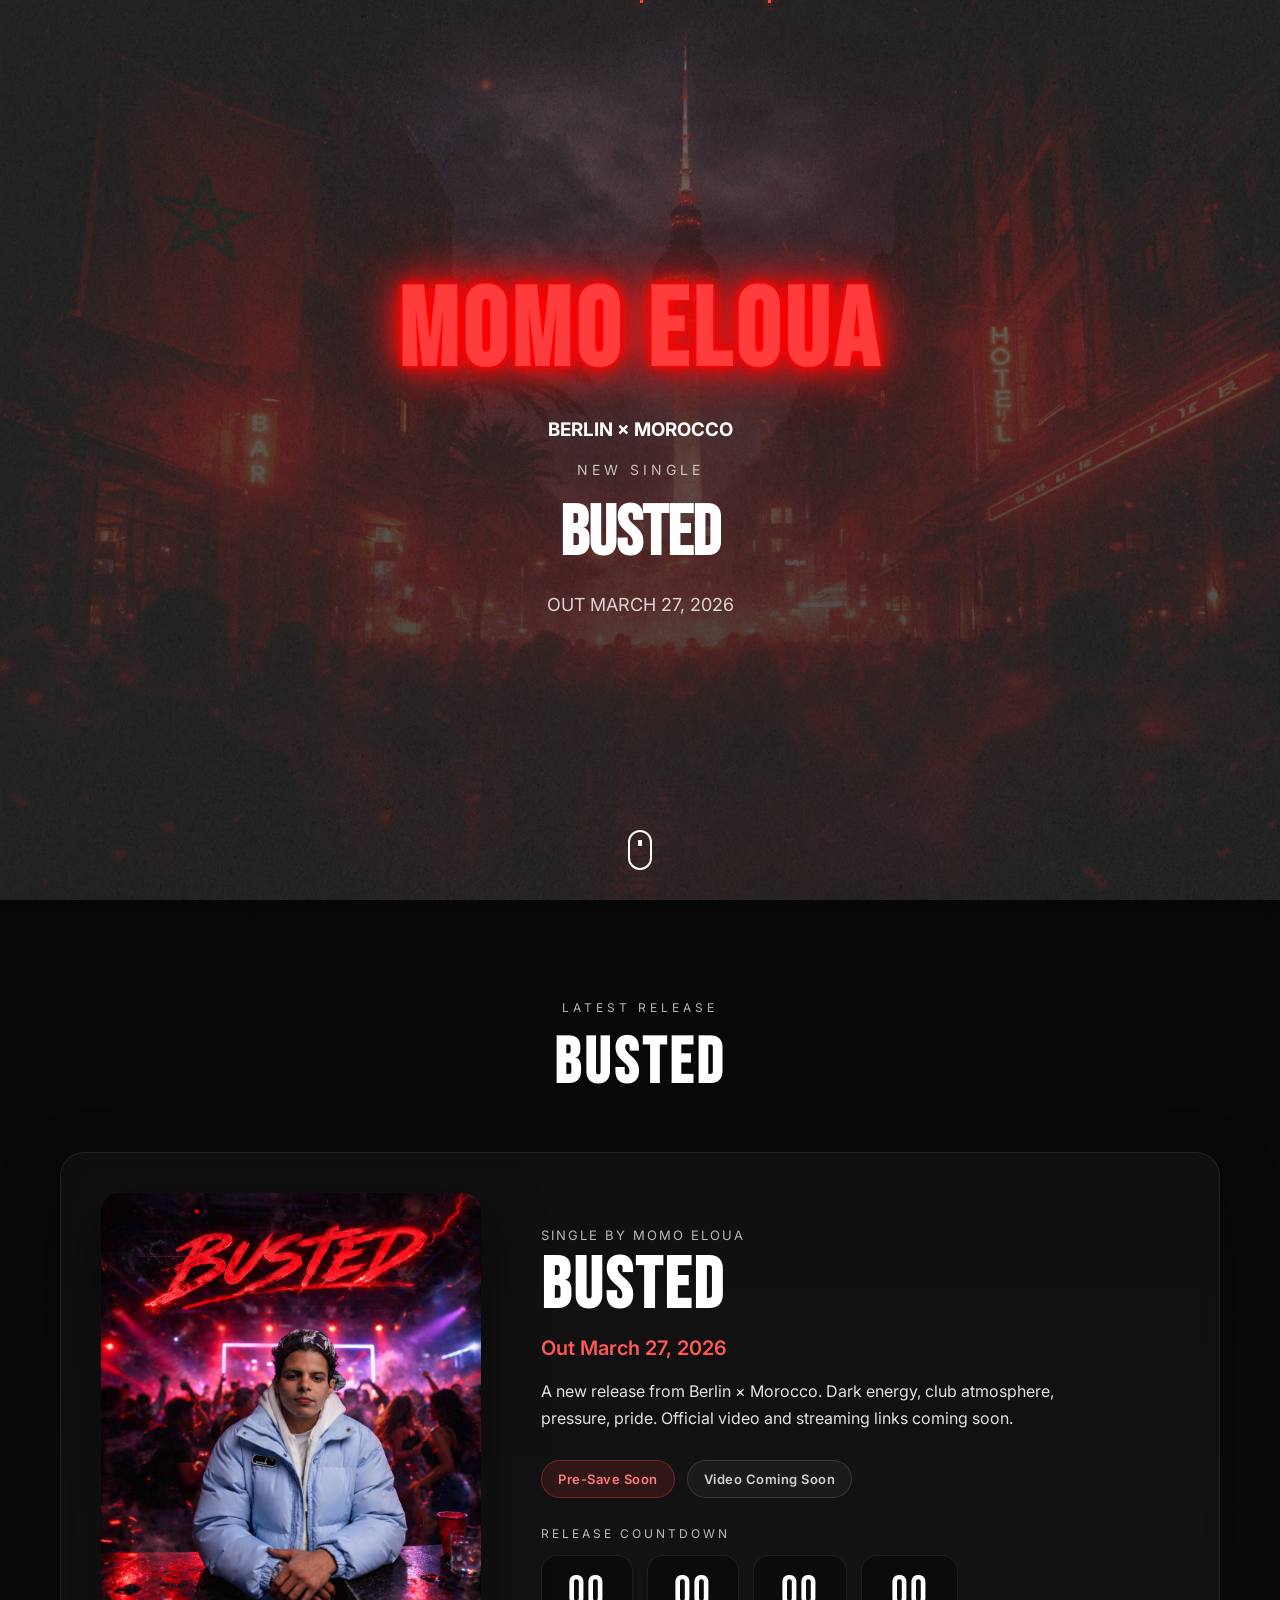
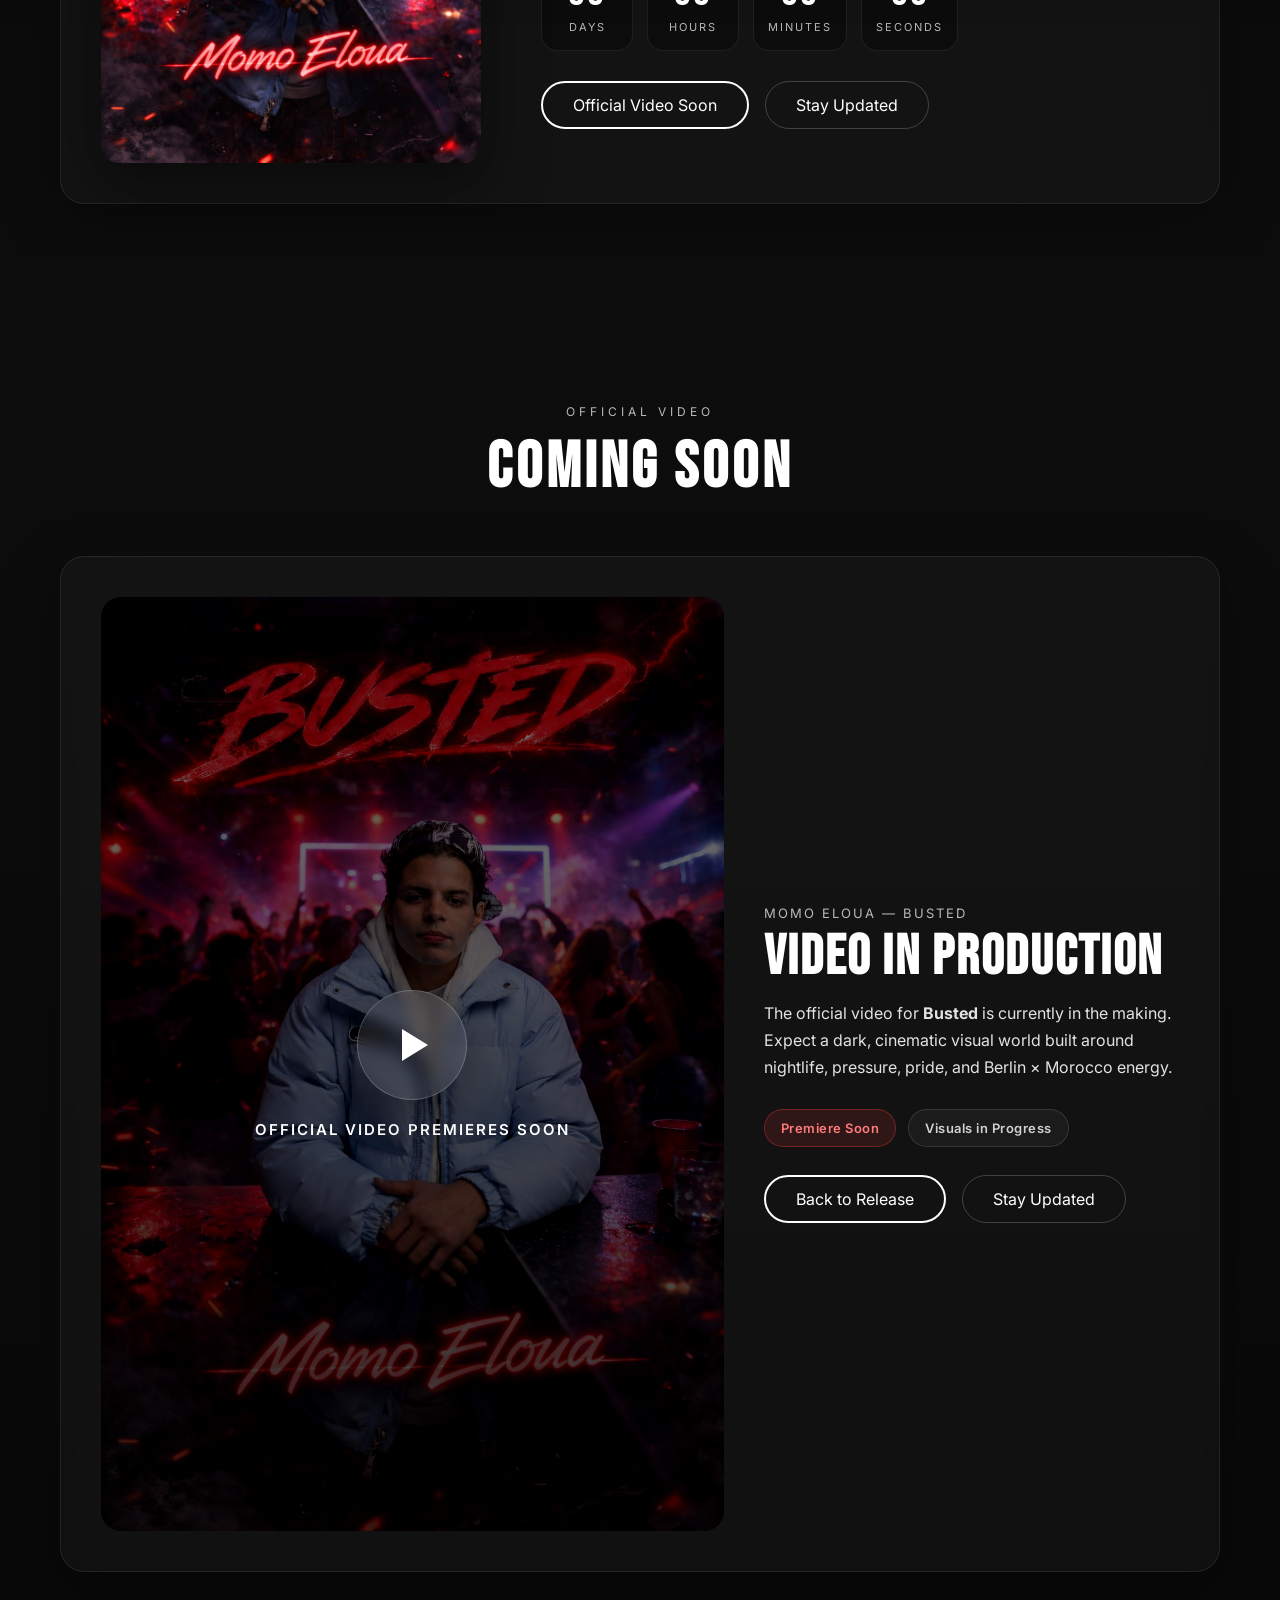
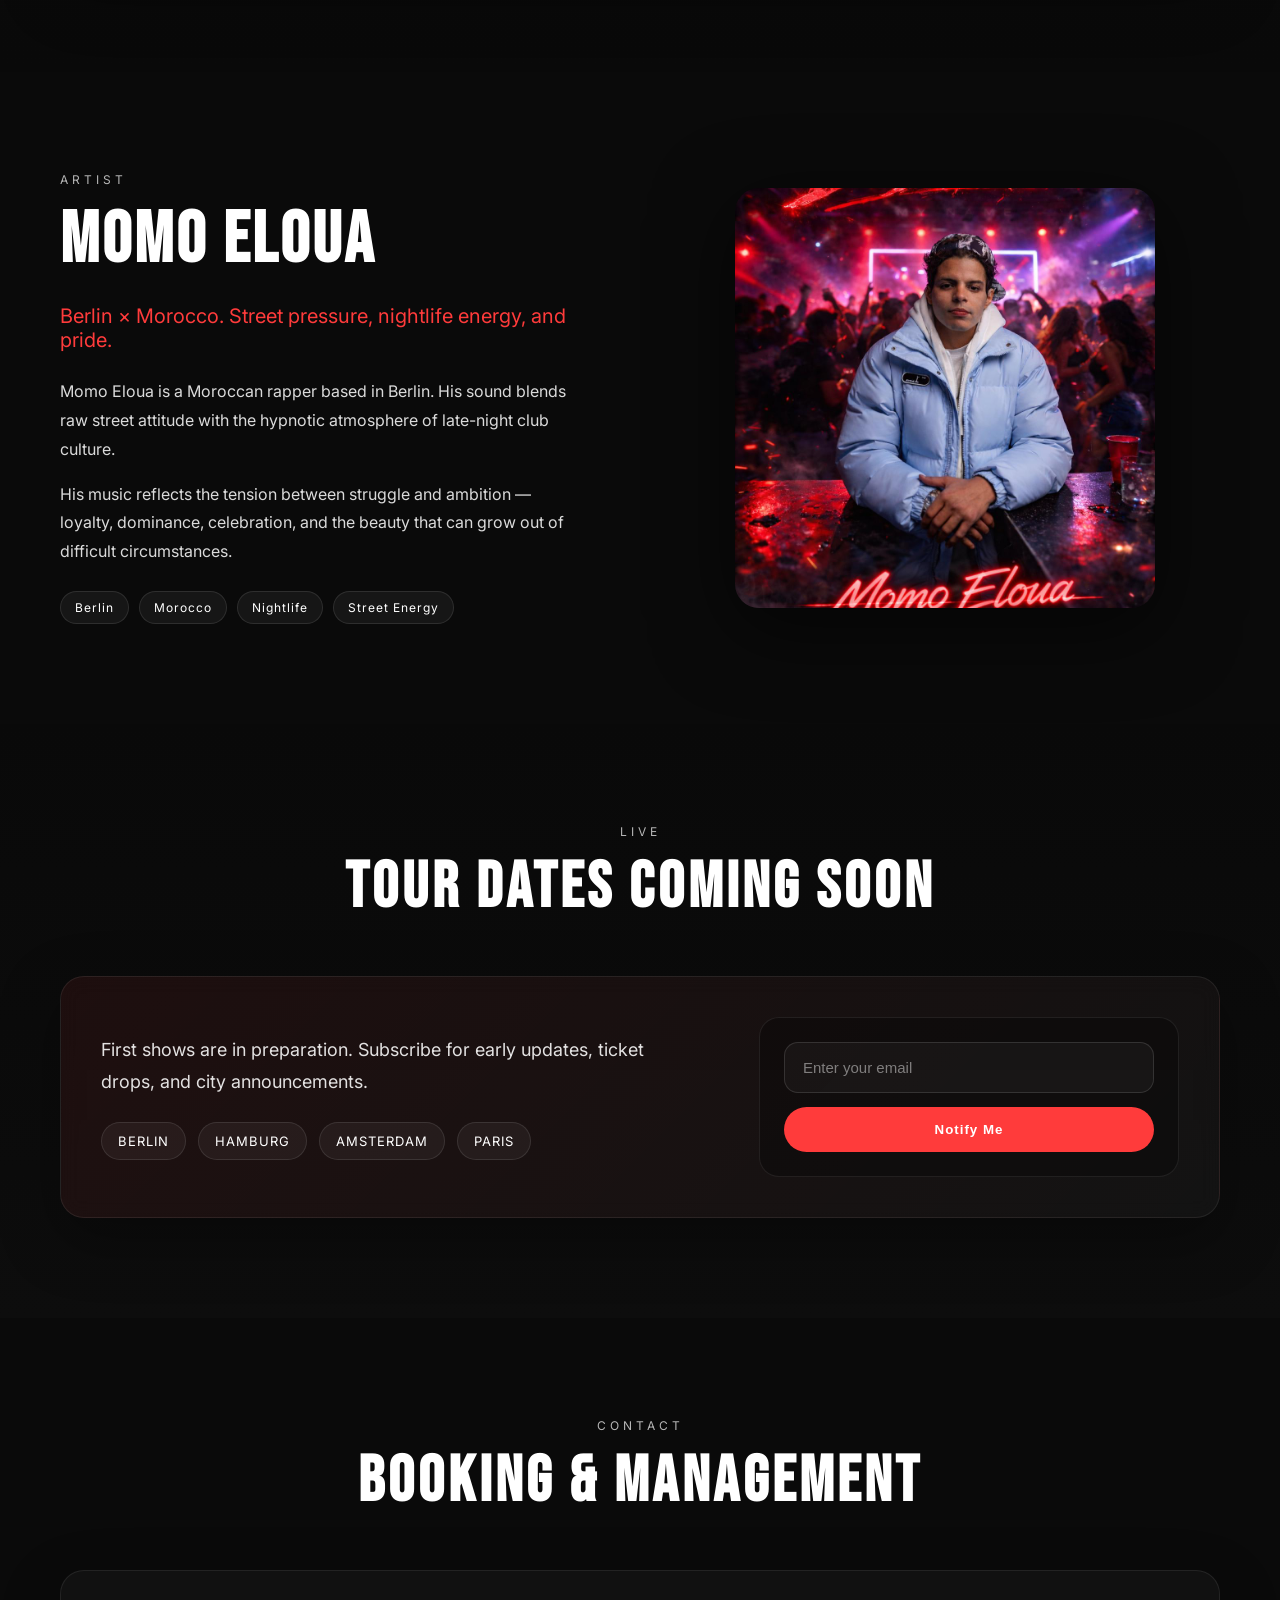
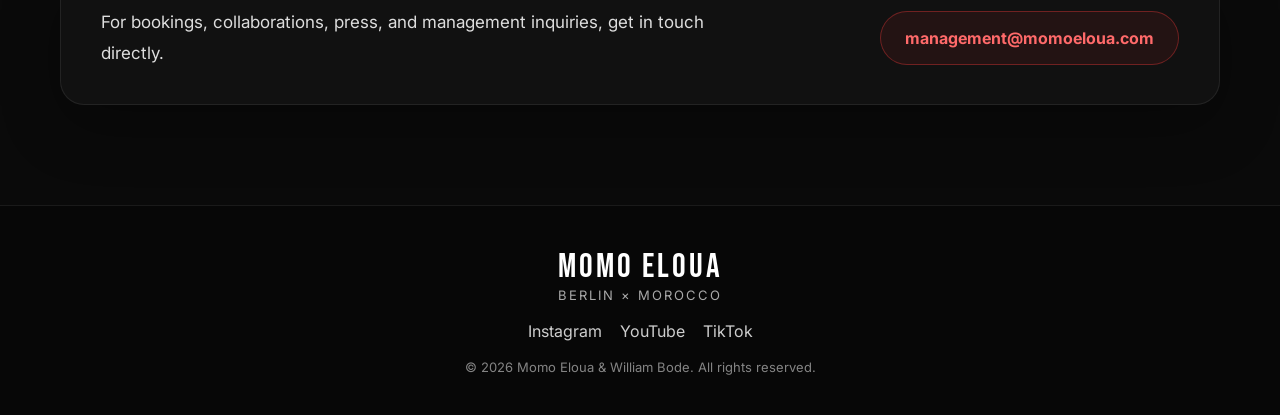
==== commit d14c7010: "added email sign up" ====
--- a/index.html
+++ b/index.html
@@ -253,10 +253,25 @@
       </div>
 
       <div class="tour-right">
-        <form class="tour-form">
-          <label for="tour-email" class="tour-label">Get notified first</label>
-          <input id="tour-email" type="email" placeholder="Enter your email" required>
-          <button type="submit">Notify Me</button>
+        <form
+          action="https://buttondown.email/api/emails/embed-subscribe/williambode"
+          method="post"
+          target="popupwindow"
+          onsubmit="window.open('https://buttondown.email/williambode', 'popupwindow')"
+          class="tour-form"
+        >
+
+        <input
+          type="email"
+          name="email"
+          placeholder="Enter your email"
+          required
+        />
+
+        <button type="submit">
+        Notify Me
+        </button>
+
         </form>
       </div>
 
@@ -311,7 +326,7 @@
 
     <div class="socials">
       <a href="http://instagram.com/momoeloua" target="_blank" rel="noopener noreferrer">Instagram</a>
-      <a href="#" target="_blank" rel="noopener noreferrer">Spotify</a>
+      <!-- <a href="#" target="_blank" rel="noopener noreferrer">Spotify</a> -->
       <a href="http://youtube.com/@momoeloua" target="_blank" rel="noopener noreferrer">YouTube</a>
       <a href="http://tiktok.com/@momoeloua" target="_blank" rel="noopener noreferrer">TikTok</a>
     </div>
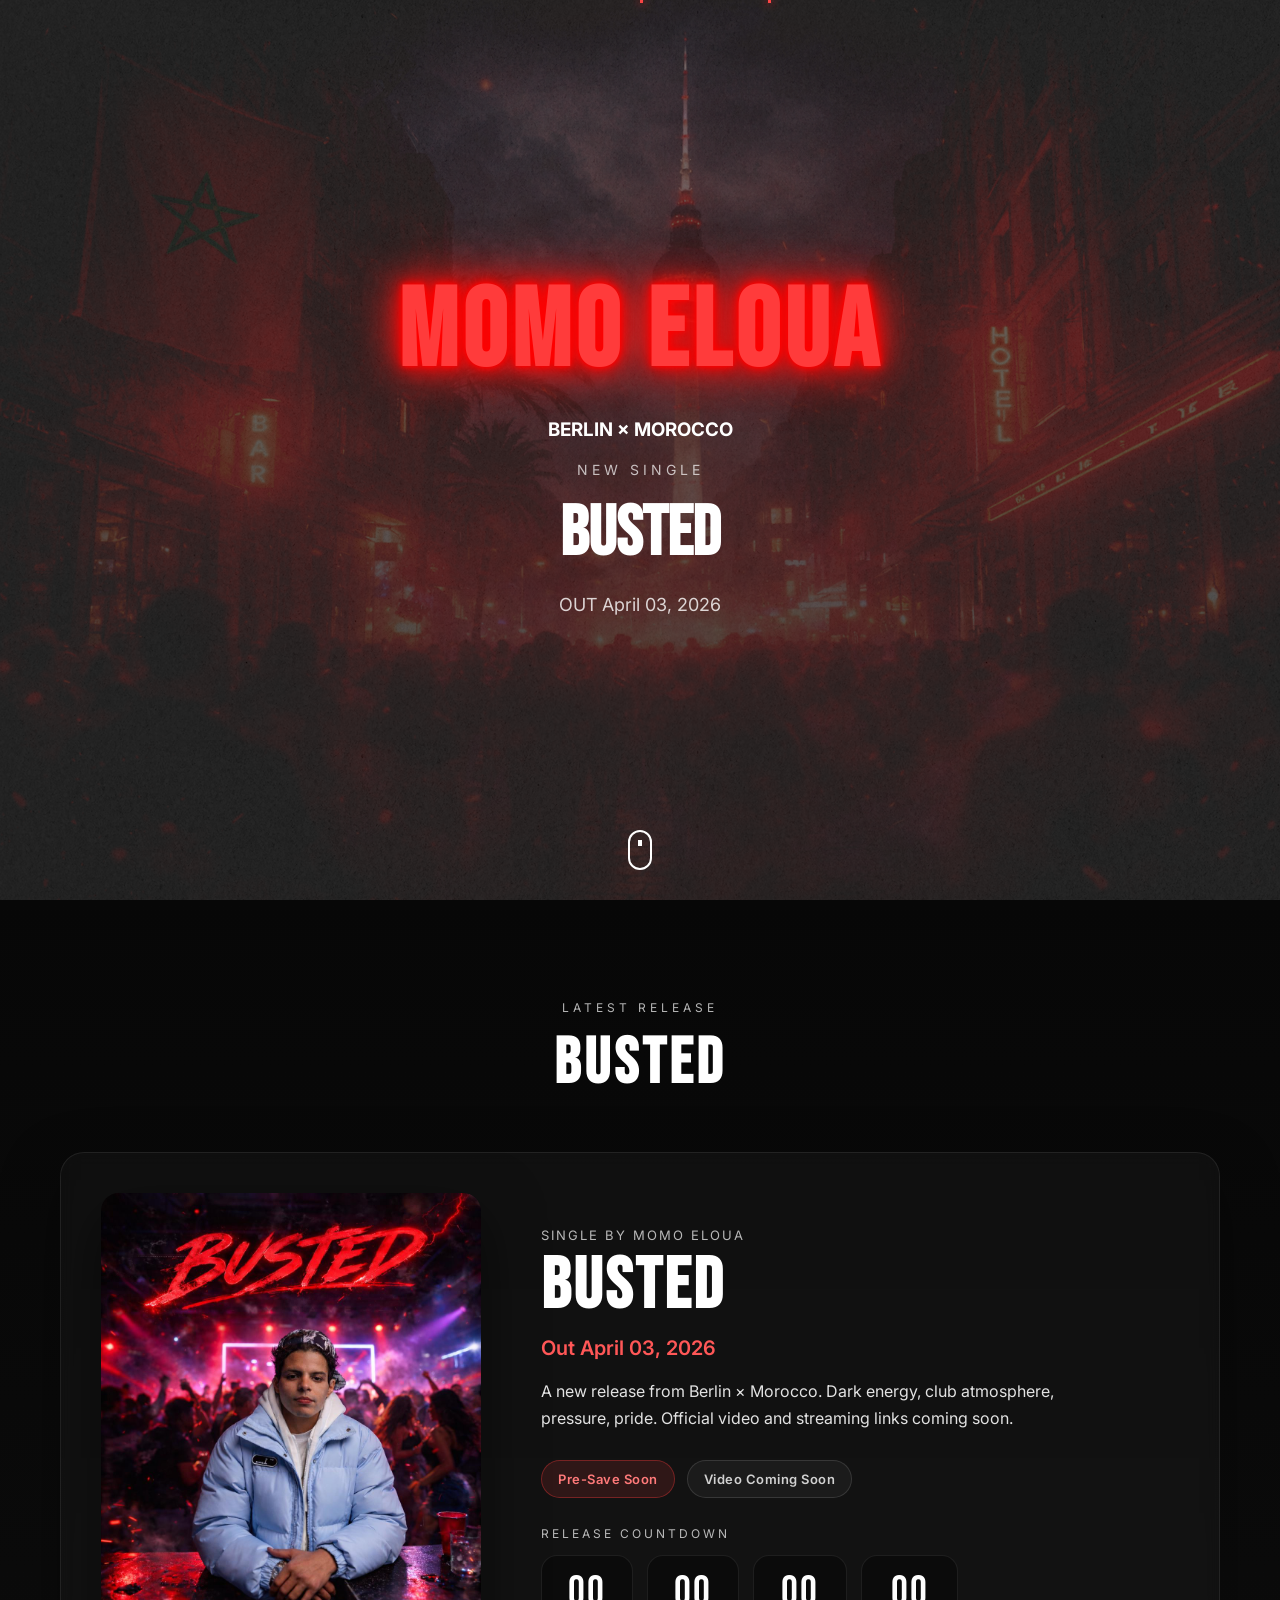
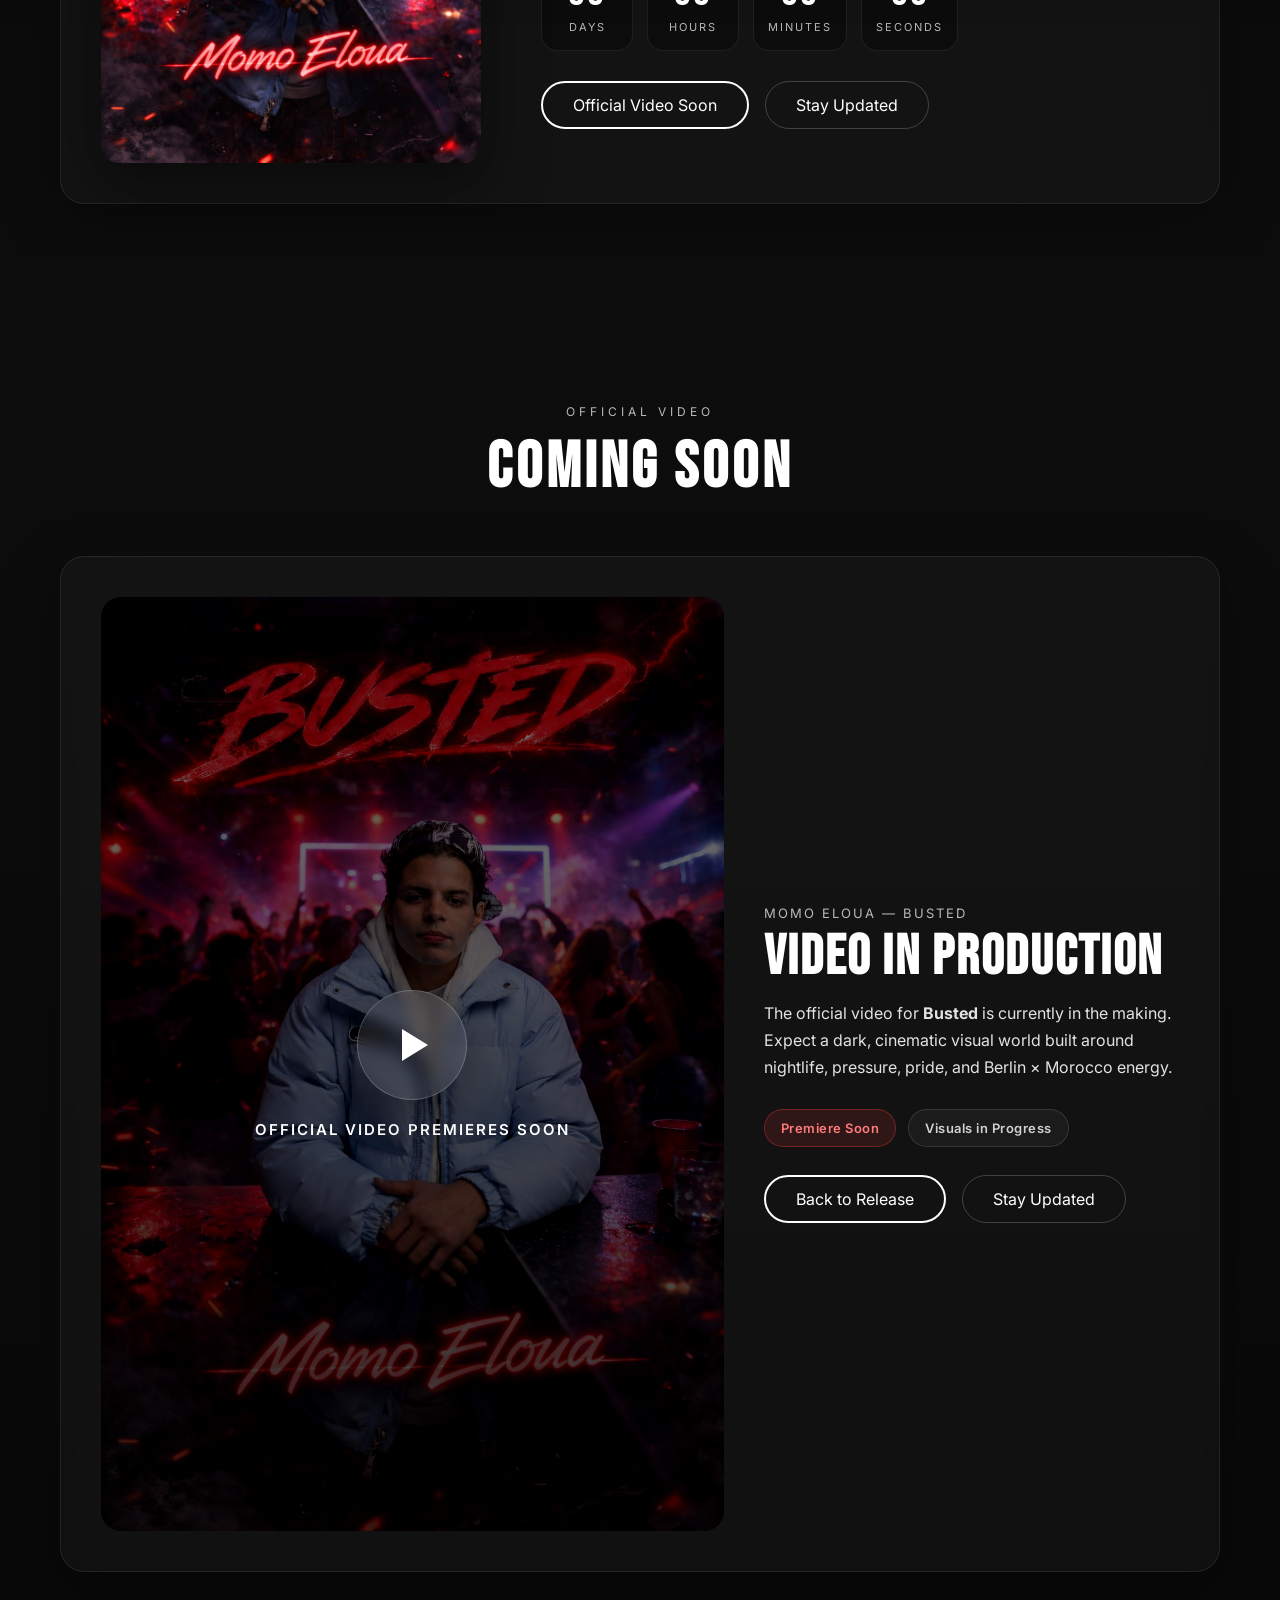
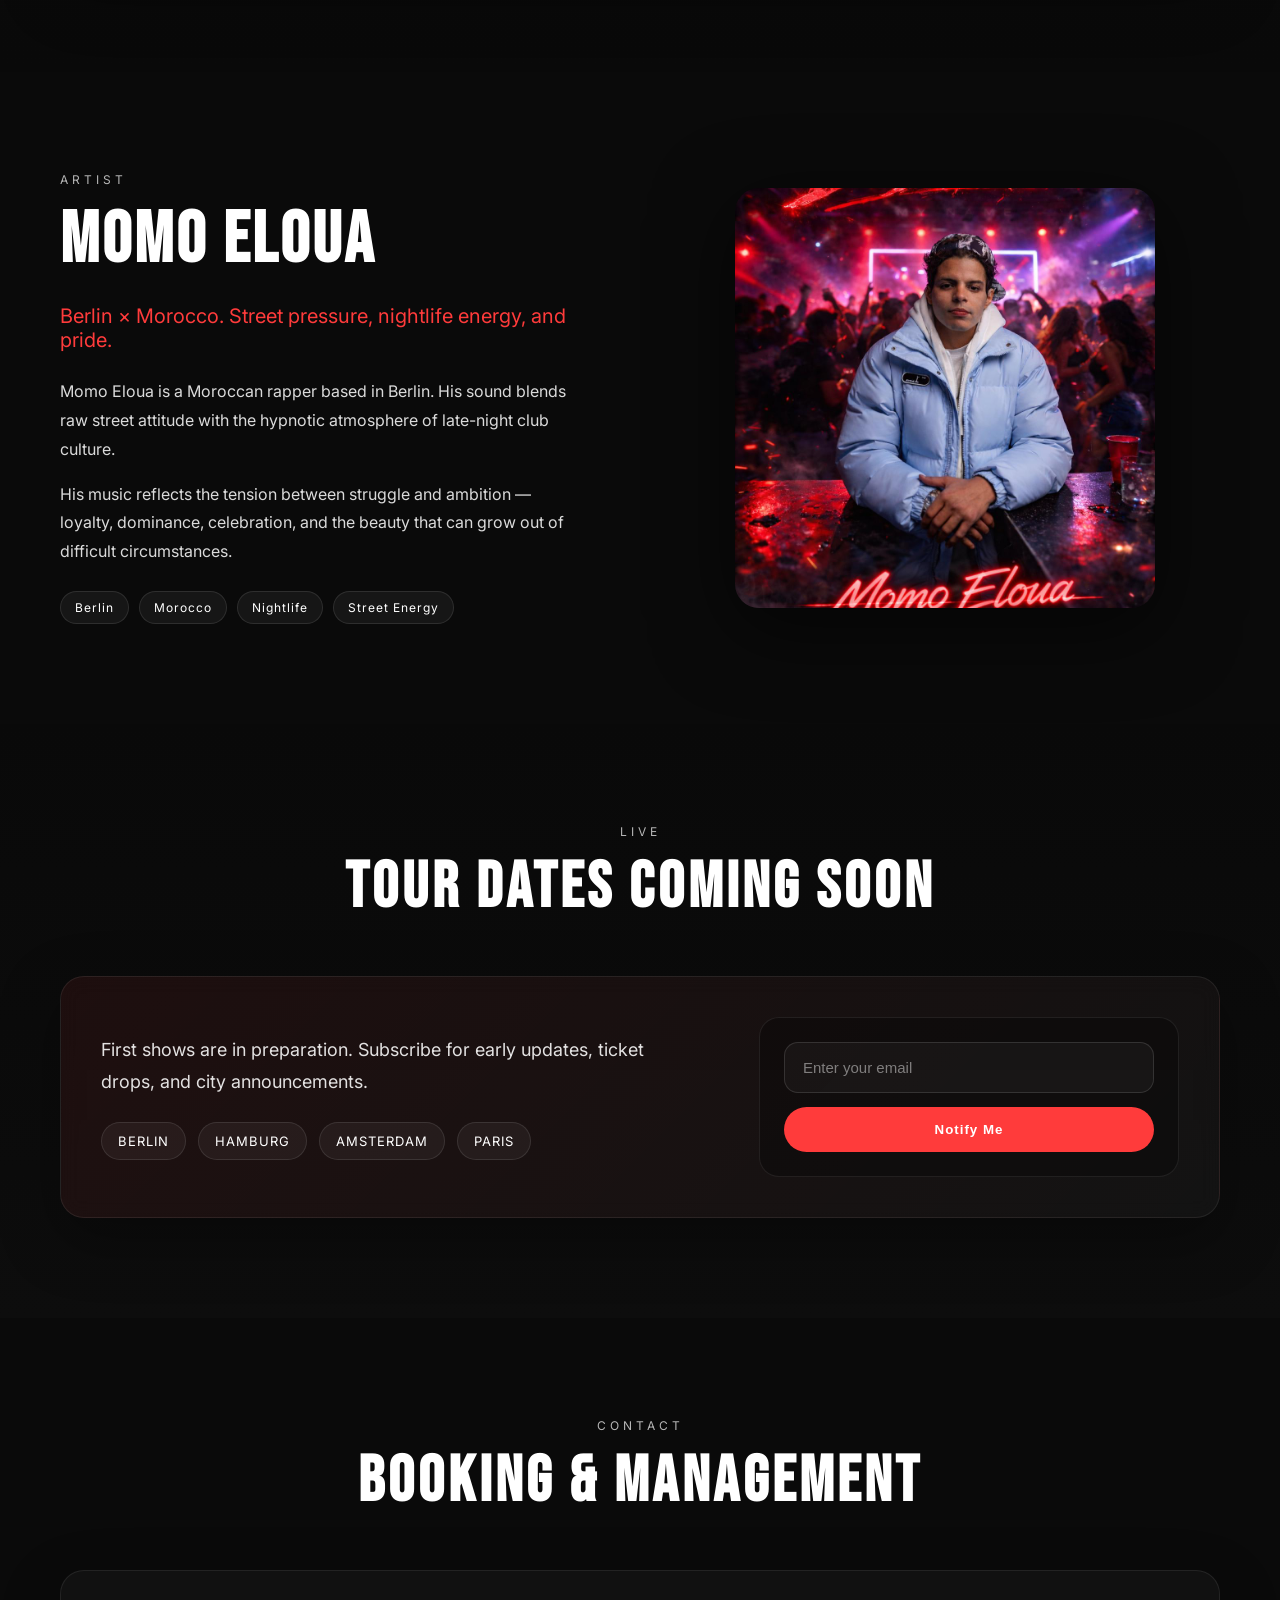
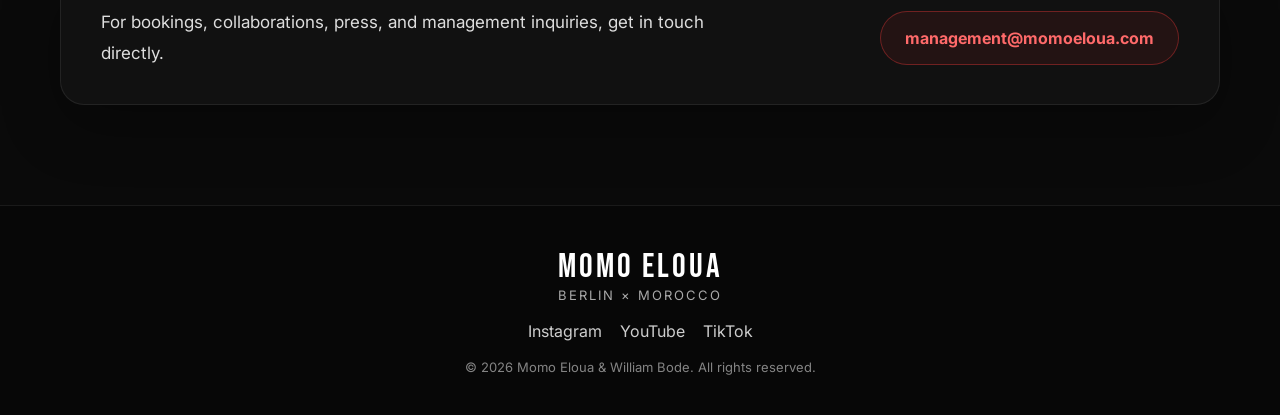
==== commit 6f84db9a: "update release date" ====
--- a/index.html
+++ b/index.html
@@ -50,7 +50,7 @@
 
 <h2 class="song-title">BUSTED</h2>
 
-<p class="release-date">OUT MARCH 27, 2026</p>
+<p class="release-date">OUT April 03, 2026</p>
 
 </div>
 
@@ -83,7 +83,7 @@
 
         <h3>Busted</h3>
 
-        <p class="music-date">Out March 27, 2026</p>
+        <p class="music-date">Out April 03, 2026</p>
 
         <p class="music-copy">
           A new release from Berlin × Morocco.
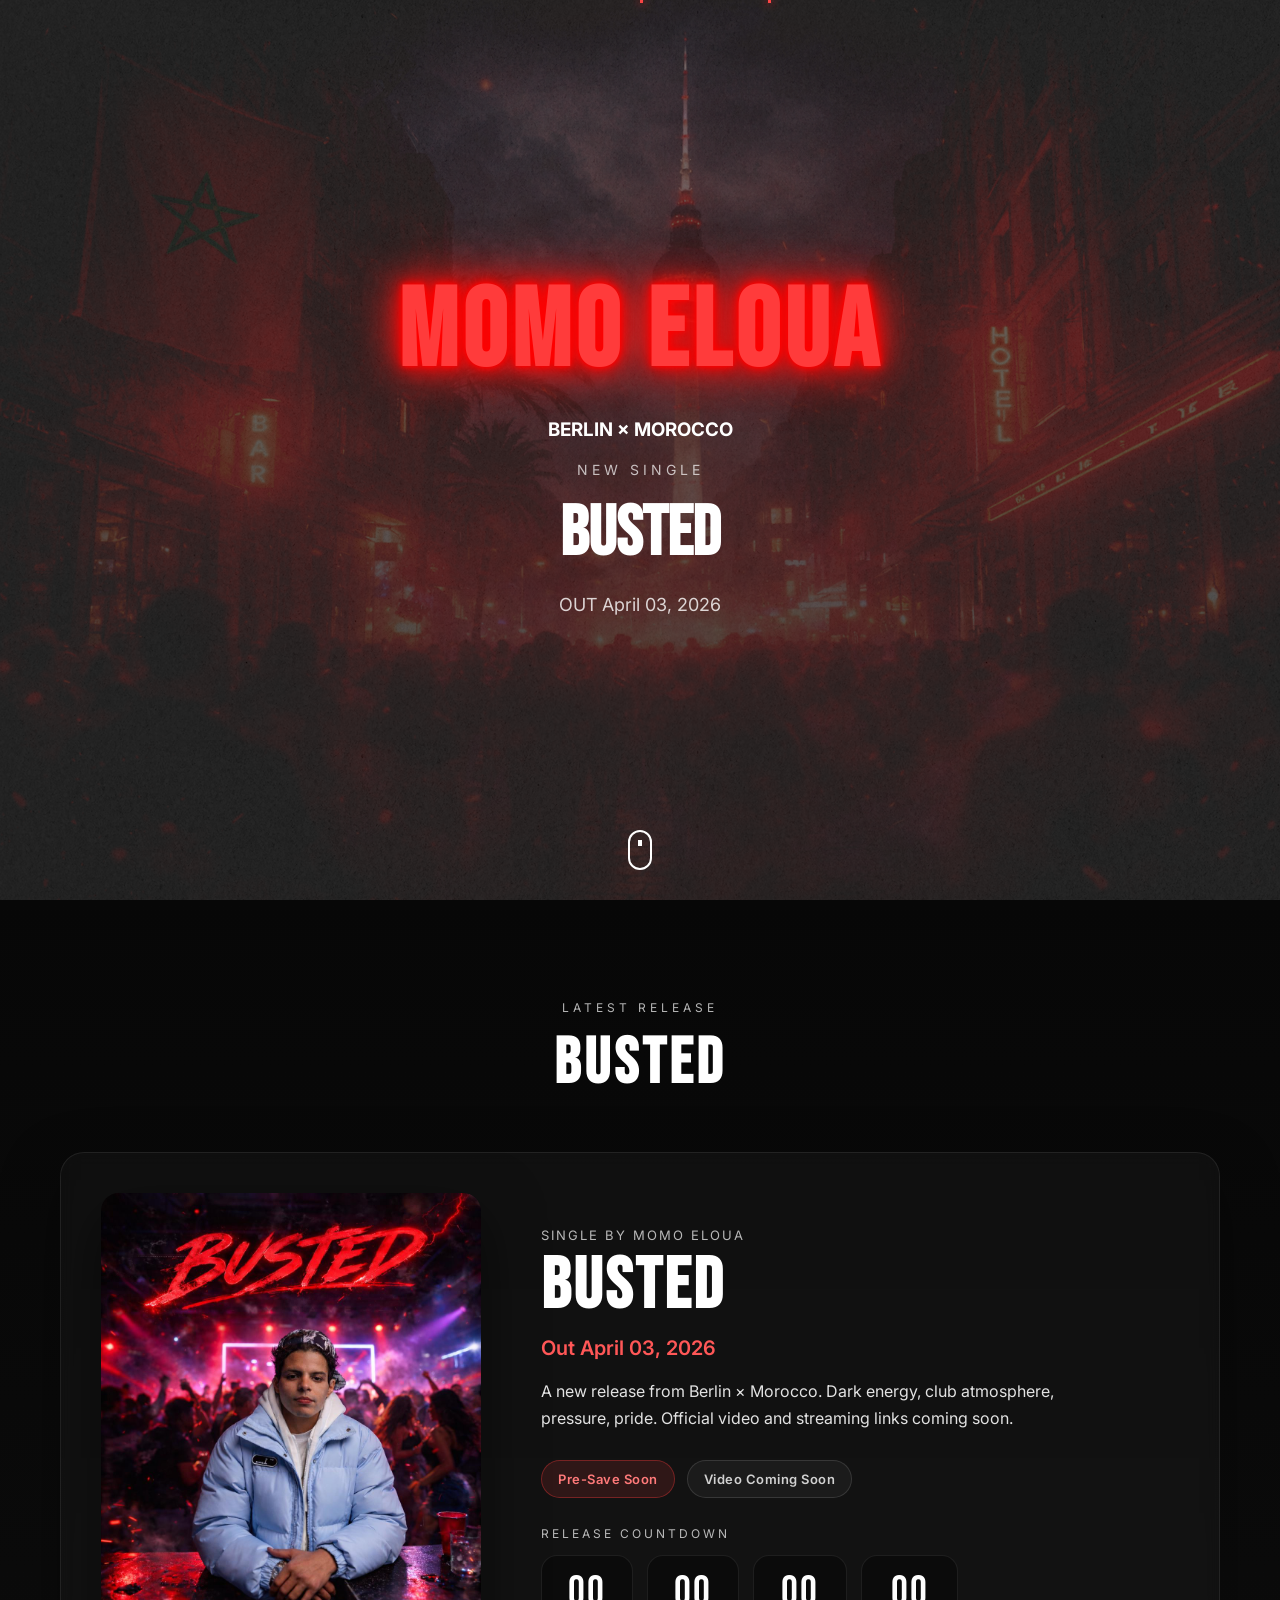
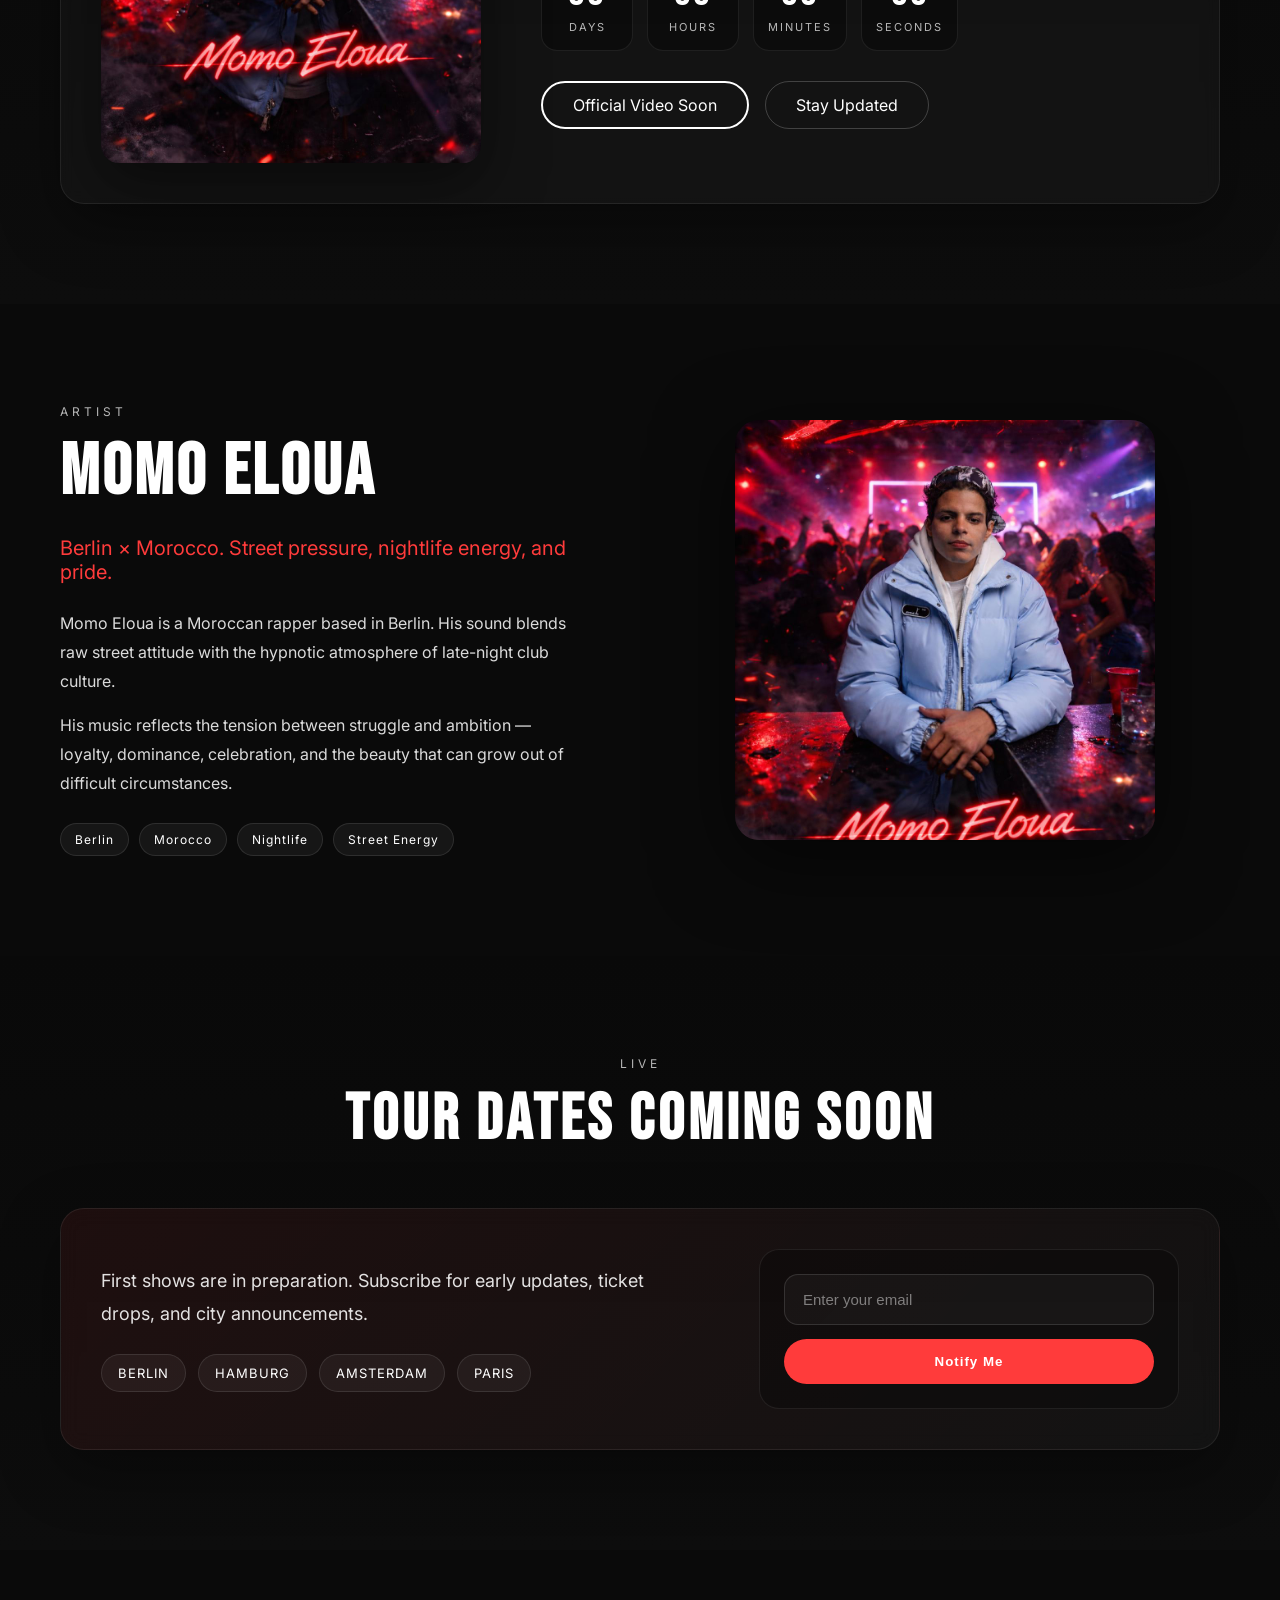
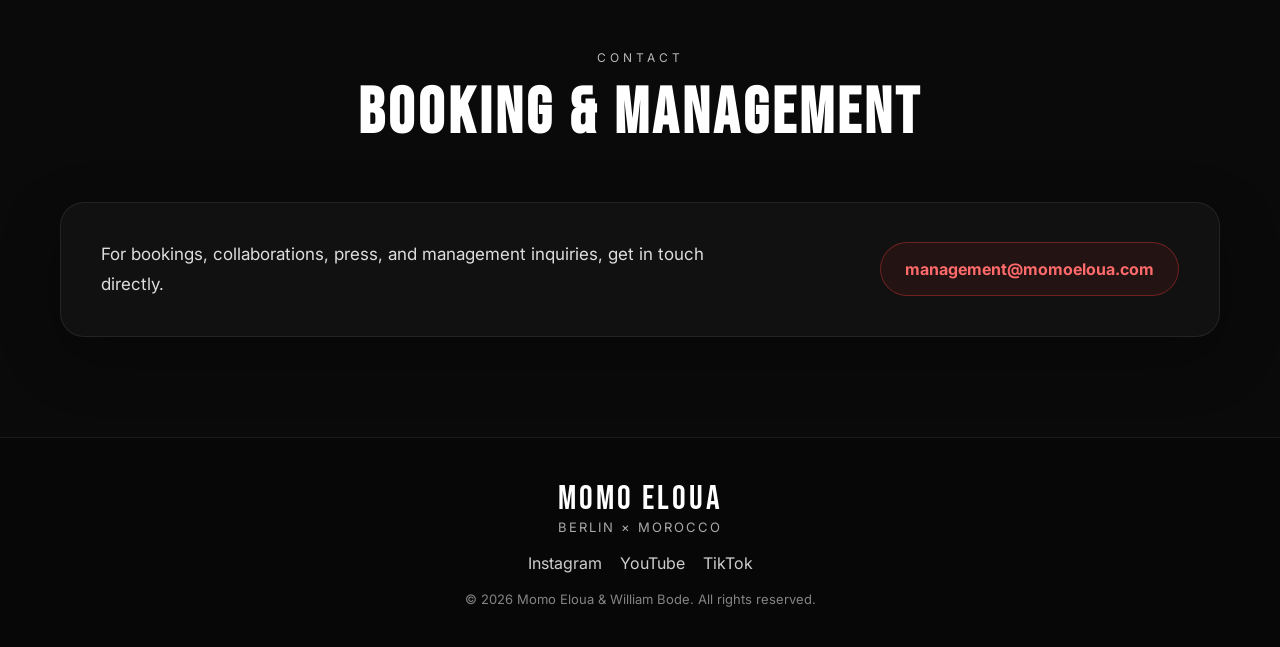
==== commit 317274f7: "remove video" ====
--- a/index.html
+++ b/index.html
@@ -131,7 +131,7 @@
 </section>
 
 <!-- VIDEO -->
-<section id="video" class="video-section">
+<!-- <section id="video" class="video-section">
 
   <div class="container">
 
@@ -177,7 +177,7 @@
 
   </div>
 
-</section>
+</section> -->
 
 <!-- ABOUT -->
 <section class="about">
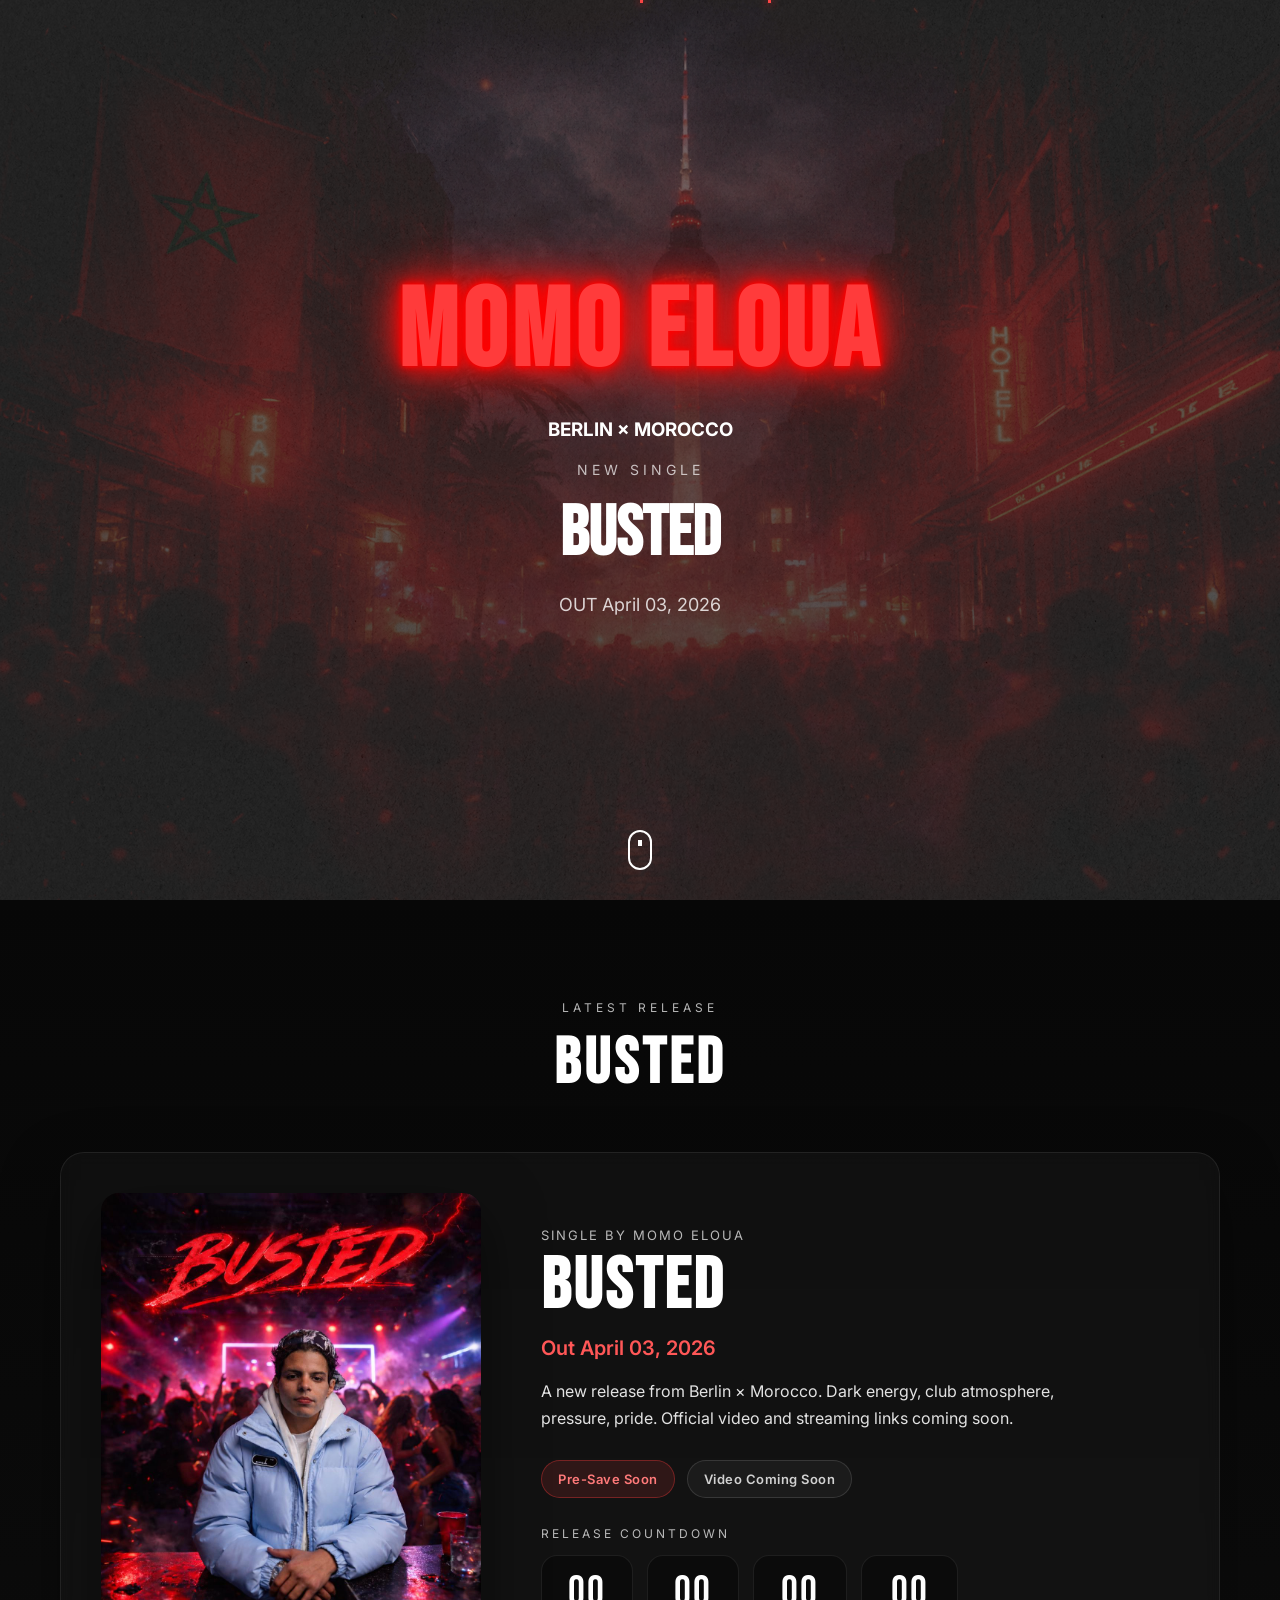
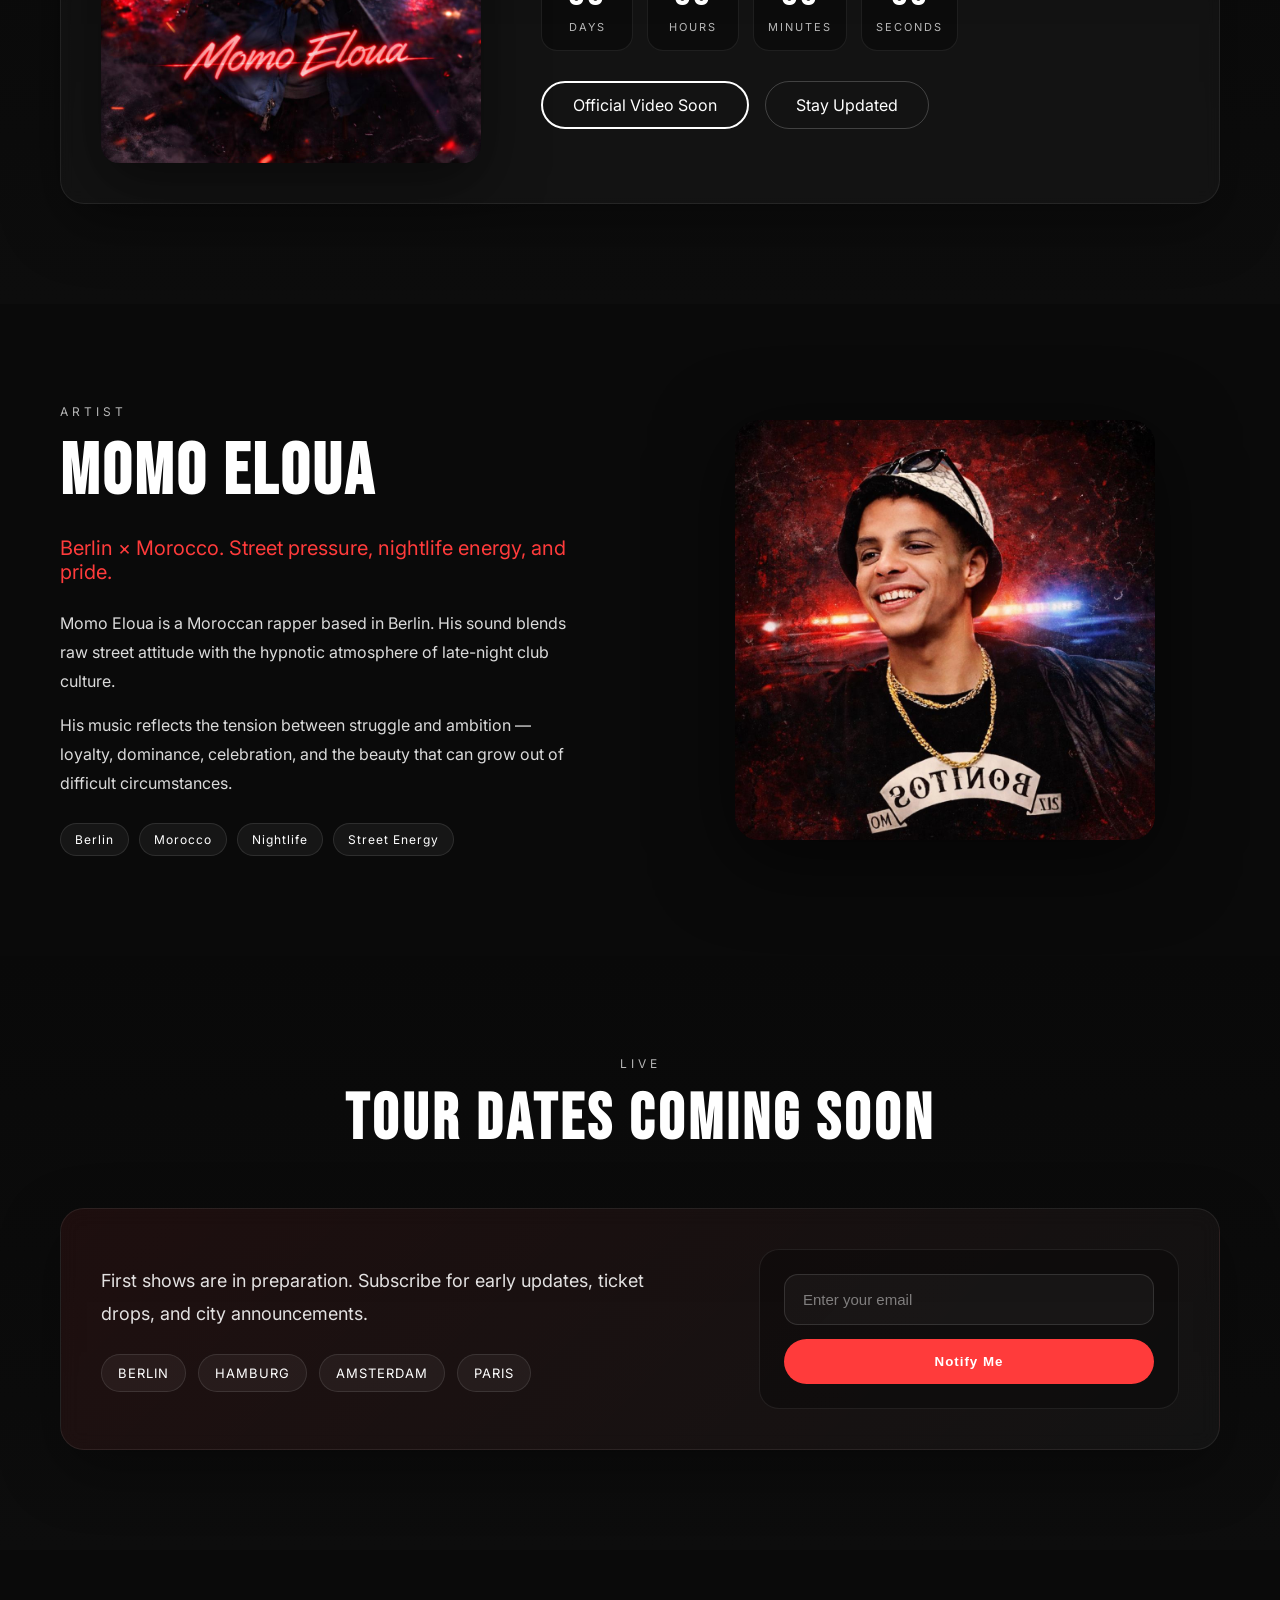
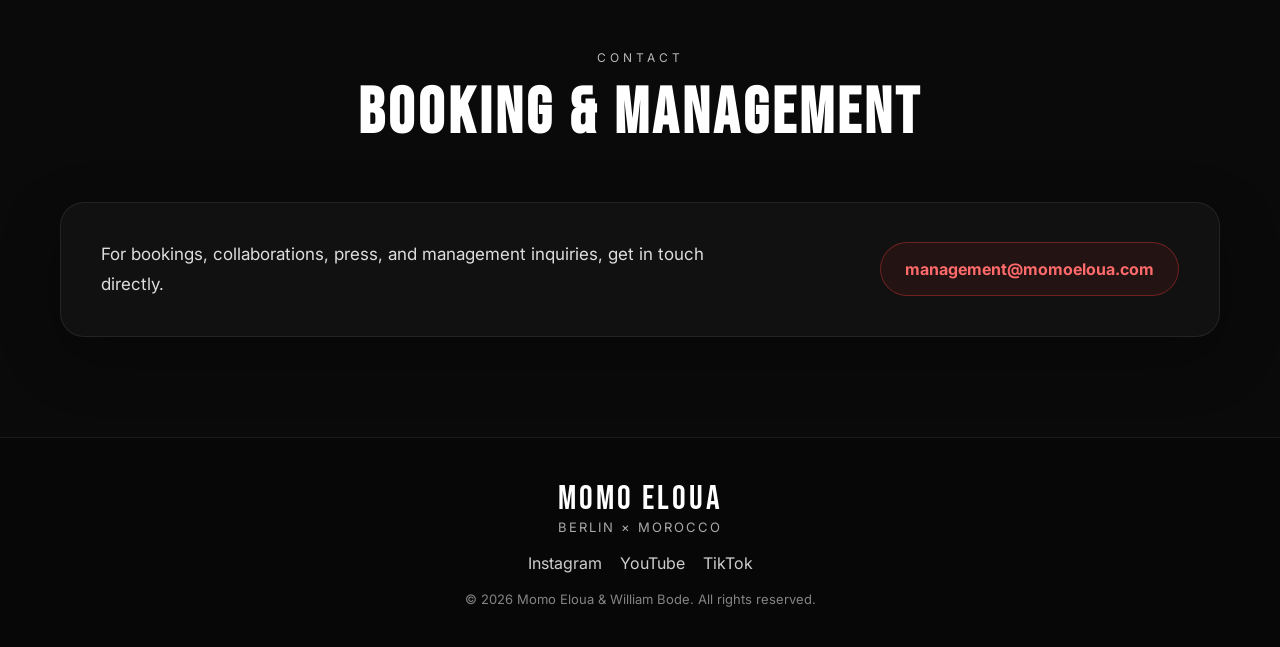
==== commit 7af6e653: "add favicon" ====
--- a/index.html
+++ b/index.html
@@ -10,6 +10,8 @@
 <link href="https://fonts.googleapis.com/css2?family=Bebas+Neue&family=Inter:wght@300;400;600&display=swap" rel="stylesheet">
 <!-- CSS -->
 <link rel="stylesheet" href="styles.css">
+
+<link rel="icon" type="image/x-icon" href="/favicon.ico">
 
 </head>
 <body>
--- a/styles.css
+++ b/styles.css
@@ -753,7 +753,7 @@
 max-width:420px;
 aspect-ratio:1/1;
 
-background-image:url("assets/busted-cover.jpg");
+background-image:url("assets/bonito.jpg");
 background-size:cover;
 background-position:center;
 
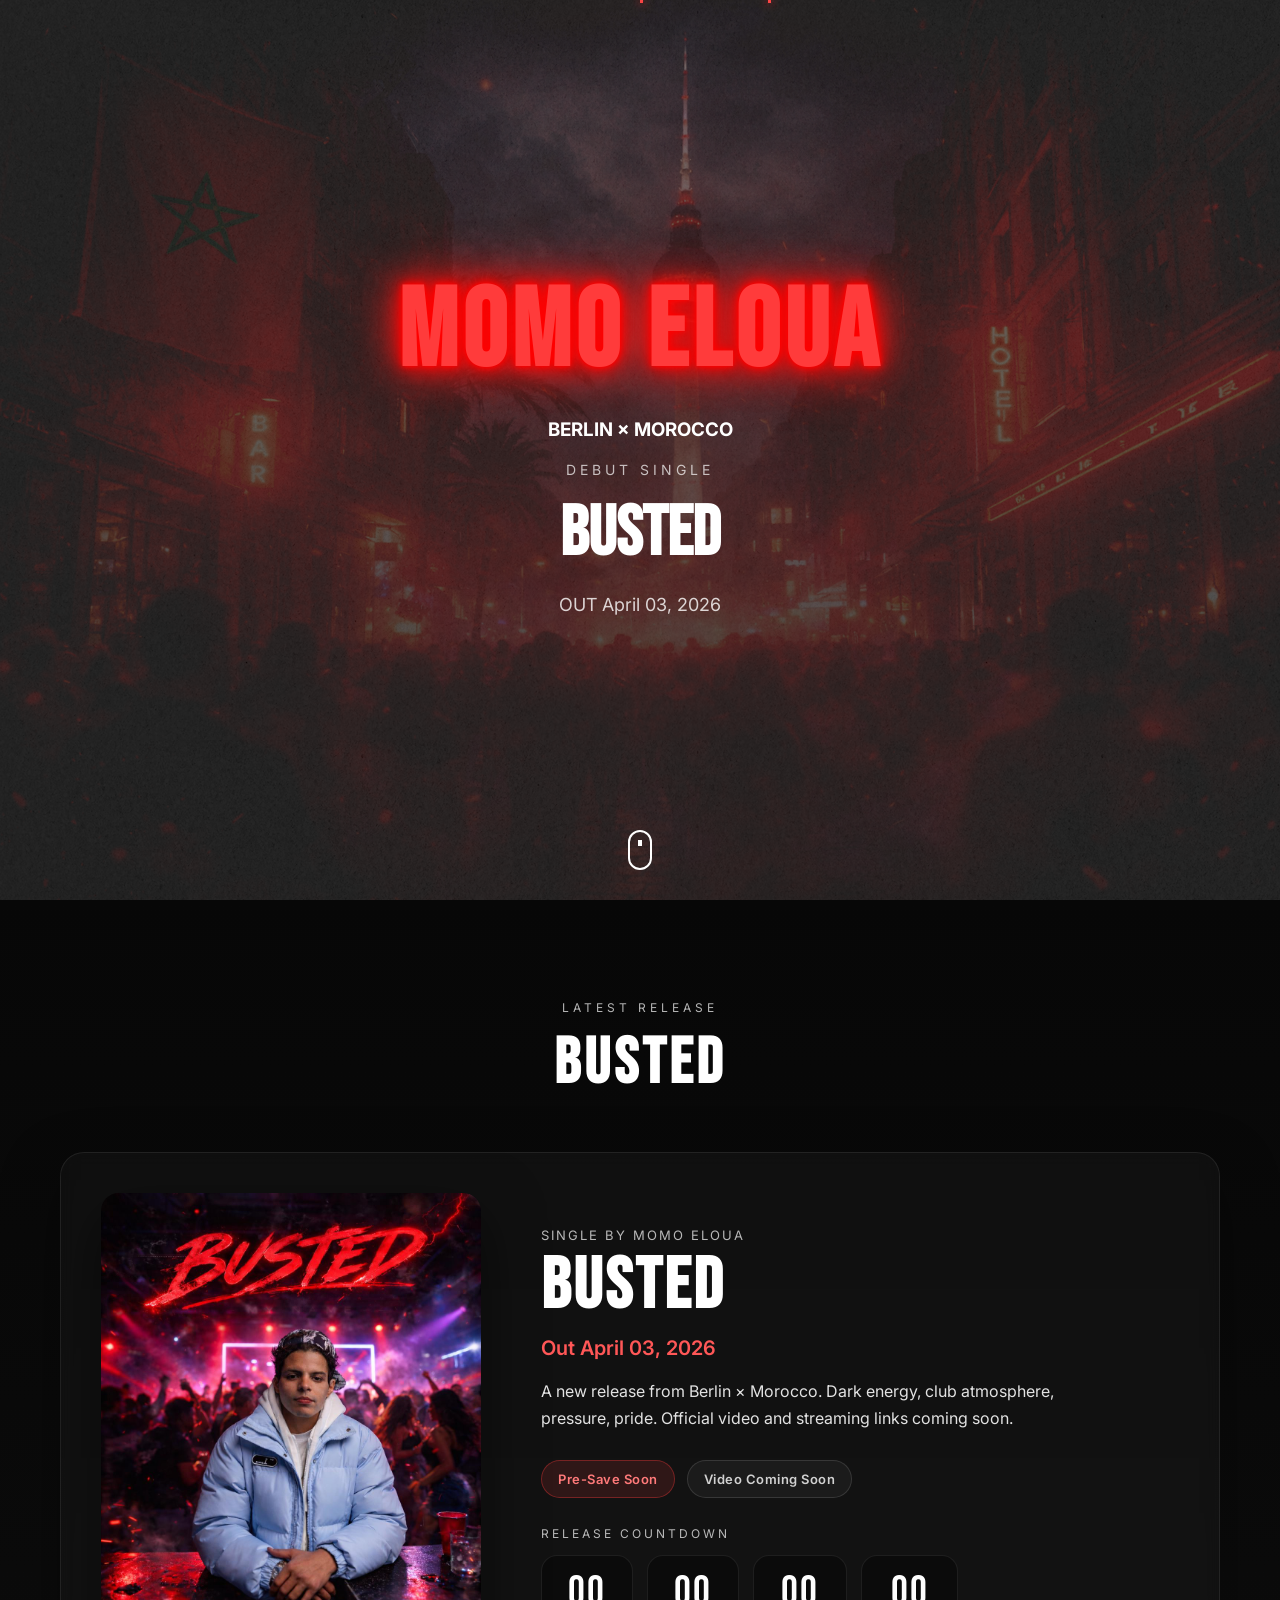
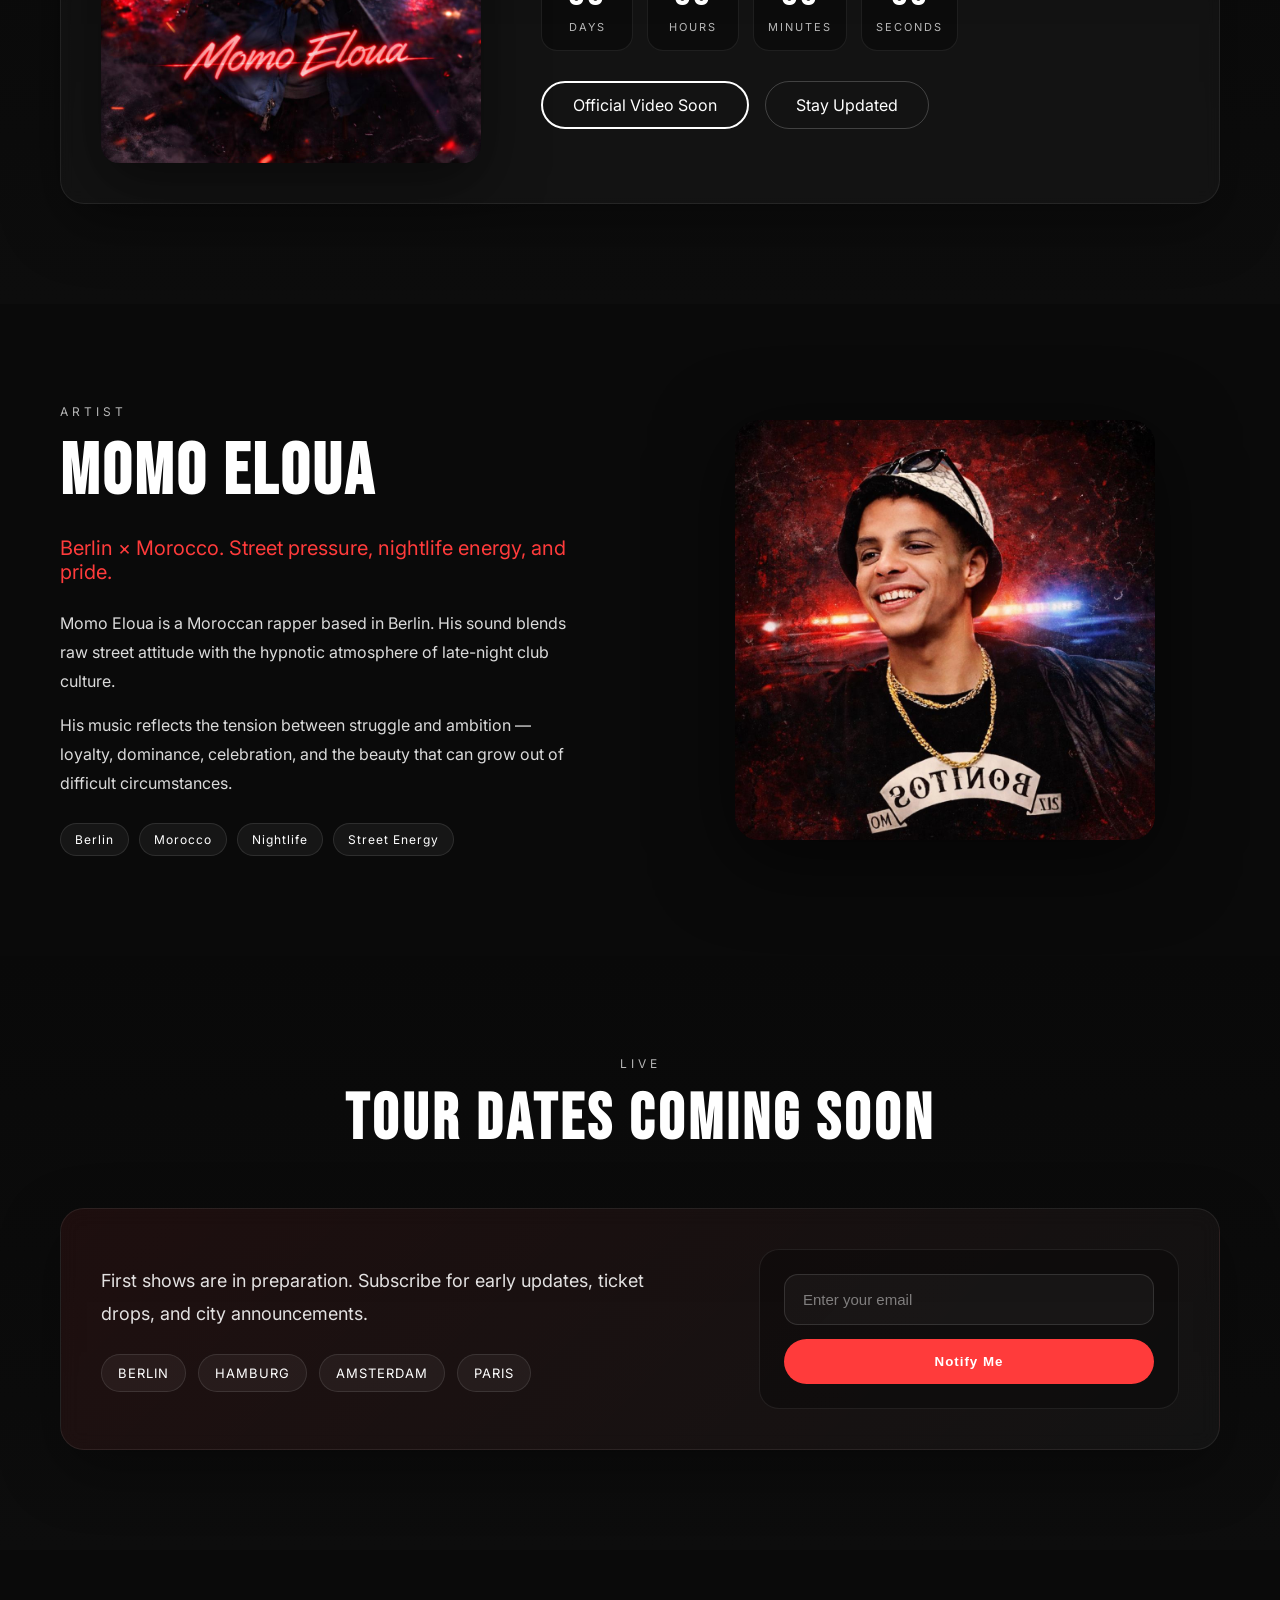
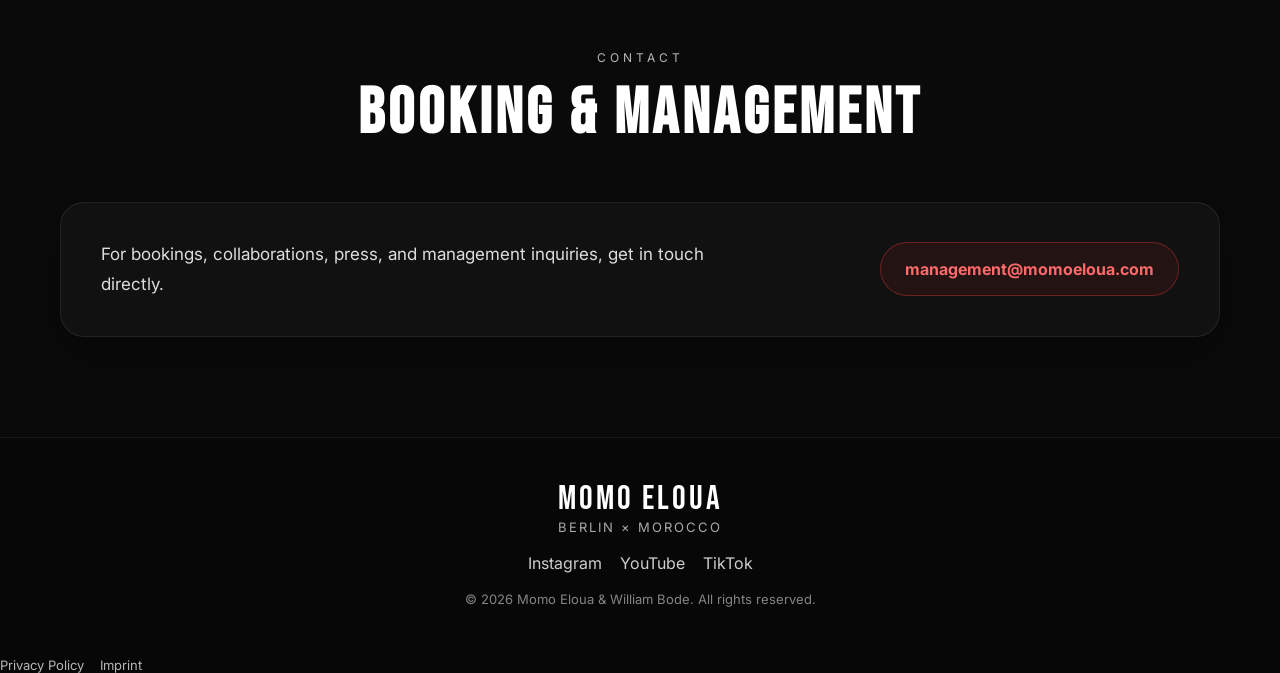
==== commit ae62e5bf: "add privacy policy and imprint" ====
--- a/index.html
+++ b/index.html
@@ -26,7 +26,7 @@
 <ul class="nav-links">
 <li><a href="#music">Music</a></li>
 <li><a href="#video">Video</a></li>
-<li><a href="#tour">Tour</a></li>
+<li><a href="#live">Tour</a></li>
 <li><a href="#contact">Contact</a></li>
 </ul>
 
@@ -48,7 +48,7 @@
 <h1 class="artist-name neon">Momo Eloua</h1>
 <h3>BERLIN × MOROCCO</h3>
 
-<p class="release-label">NEW SINGLE</p>
+<p class="release-label">DEBUT SINGLE</p>
 
 <h2 class="song-title">BUSTED</h2>
 
@@ -122,7 +122,7 @@
 
         <div class="release-actions">
           <a href="#video" class="btn-secondary">Official Video Soon</a>
-          <a href="#tour" class="btn-outline">Stay Updated</a>
+          <a href="#live" class="btn-outline">Stay Updated</a>
         </div>
 
       </div>
@@ -171,7 +171,7 @@
 
         <div class="release-actions">
           <a href="#music" class="btn-secondary">Back to Release</a>
-          <a href="#tour" class="btn-outline">Stay Updated</a>
+          <a href="#live" class="btn-outline">Stay Updated</a>
         </div>
       </div>
 
@@ -229,7 +229,7 @@
 
 
 <!-- TOUR -->
-<section id="tour" class="tour">
+<section id="live" class="live">
 
   <div class="container">
 
@@ -238,15 +238,15 @@
       <h2>TOUR DATES COMING SOON</h2>
     </div>
 
-    <div class="tour-card">
-
-      <div class="tour-left">
-        <p class="tour-intro">
+    <div class="live-card">
+
+      <div class="live-left">
+        <p class="live-intro">
           First shows are in preparation.
           Subscribe for early updates, ticket drops, and city announcements.
         </p>
 
-        <div class="tour-cities">
+        <div class="live-cities">
           <span>Berlin</span>
           <span>Hamburg</span>
           <span>Amsterdam</span>
@@ -254,13 +254,13 @@
         </div>
       </div>
 
-      <div class="tour-right">
+      <div class="live-right">
         <form
           action="https://buttondown.email/api/emails/embed-subscribe/williambode"
           method="post"
           target="popupwindow"
           onsubmit="window.open('https://buttondown.email/williambode', 'popupwindow')"
-          class="tour-form"
+          class="live-form"
         >
 
         <input
@@ -336,7 +336,10 @@
     <p class="footer-copy">© 2026 Momo Eloua & William Bode. All rights reserved.</p>
 
   </div>
-
+<div class="legal-links">
+<a href="/privacy.html">Privacy Policy</a>
+<a href="/imprint.html">Imprint</a>
+</div>
 </footer>
 
 <script src="script.js"></script>
--- a/styles.css
+++ b/styles.css
@@ -787,13 +787,13 @@
 
 
 
-.tour{
+.live{
 position:relative;
 background:
 linear-gradient(to bottom, #090909 0%, #0d0d0d 100%);
 }
 
-.tour-card{
+.live-card{
 display:grid;
 grid-template-columns:1fr 420px;
 gap:40px;
@@ -811,7 +811,7 @@
 box-shadow:0 20px 60px rgba(0,0,0,0.35);
 }
 
-.tour-intro{
+.live-intro{
 margin:0 0 24px 0;
 max-width:560px;
 font-size:18px;
@@ -819,13 +819,13 @@
 opacity:0.88;
 }
 
-.tour-cities{
+.live-cities{
 display:flex;
 flex-wrap:wrap;
 gap:12px;
 }
 
-.tour-cities span{
+.live-cities span{
 display:inline-flex;
 align-items:center;
 padding:10px 16px;
@@ -837,7 +837,7 @@
 text-transform:uppercase;
 }
 
-.tour-form{
+.live-form{
 display:flex;
 flex-direction:column;
 gap:14px;
@@ -847,14 +847,14 @@
 border:1px solid rgba(255,255,255,0.08);
 }
 
-.tour-label{
+.live-label{
 font-size:12px;
 letter-spacing:3px;
 text-transform:uppercase;
 opacity:0.7;
 }
 
-.tour-form input{
+.live-form input{
 width:100%;
 padding:16px 18px;
 border-radius:14px;
@@ -865,16 +865,16 @@
 outline:none;
 }
 
-.tour-form input::placeholder{
+.live-form input::placeholder{
 color:rgba(255,255,255,0.45);
 }
 
-.tour-form input:focus{
+.live-form input:focus{
 border-color:rgba(255,59,59,0.7);
 box-shadow:0 0 0 3px rgba(255,59,59,0.12);
 }
 
-.tour-form button{
+.live-form button{
 border:none;
 padding:15px 20px;
 border-radius:999px;
@@ -886,29 +886,29 @@
 transition:0.25s ease;
 }
 
-.tour-form button:hover{
+.live-form button:hover{
 transform:translateY(-2px);
 box-shadow:0 12px 30px rgba(255,59,59,0.25);
 }
 
 @media (max-width: 900px){
 
-.tour-card{
+.live-card{
 grid-template-columns:1fr;
 padding:24px;
 }
 
-.tour-left,
-.tour-right{
+.live-left,
+.live-right{
 text-align:center;
 }
 
-.tour-intro{
+.live-intro{
 margin-left:auto;
 margin-right:auto;
 }
 
-.tour-cities{
+.live-cities{
 justify-content:center;
 }
 
@@ -1026,4 +1026,58 @@
 margin-right:auto;
 }
 
+}
+
+
+.legal-page{
+background:#0b0b0b;
+color:white;
+font-family:'Inter', sans-serif;
+}
+
+.legal-container{
+max-width:800px;
+margin:80px auto;
+padding:20px;
+}
+
+.back-link{
+display:inline-block;
+margin-bottom:40px;
+text-decoration:none;
+color:#ff3b3b;
+font-weight:600;
+}
+
+.back-link:hover{
+text-decoration:underline;
+}
+
+.legal-text{
+line-height:1.8;
+font-size:16px;
+opacity:0.9;
+}
+
+.legal-text h2{
+margin-top:40px;
+font-family:'Bebas Neue', sans-serif;
+letter-spacing:2px;
+}
+
+.legal-links{
+margin-top:10px;
+display:flex;
+gap:16px;
+font-size:13px;
+opacity:0.7;
+}
+
+.legal-links a{
+color:white;
+text-decoration:none;
+}
+
+.legal-links a:hover{
+color:#ff3b3b;
 }
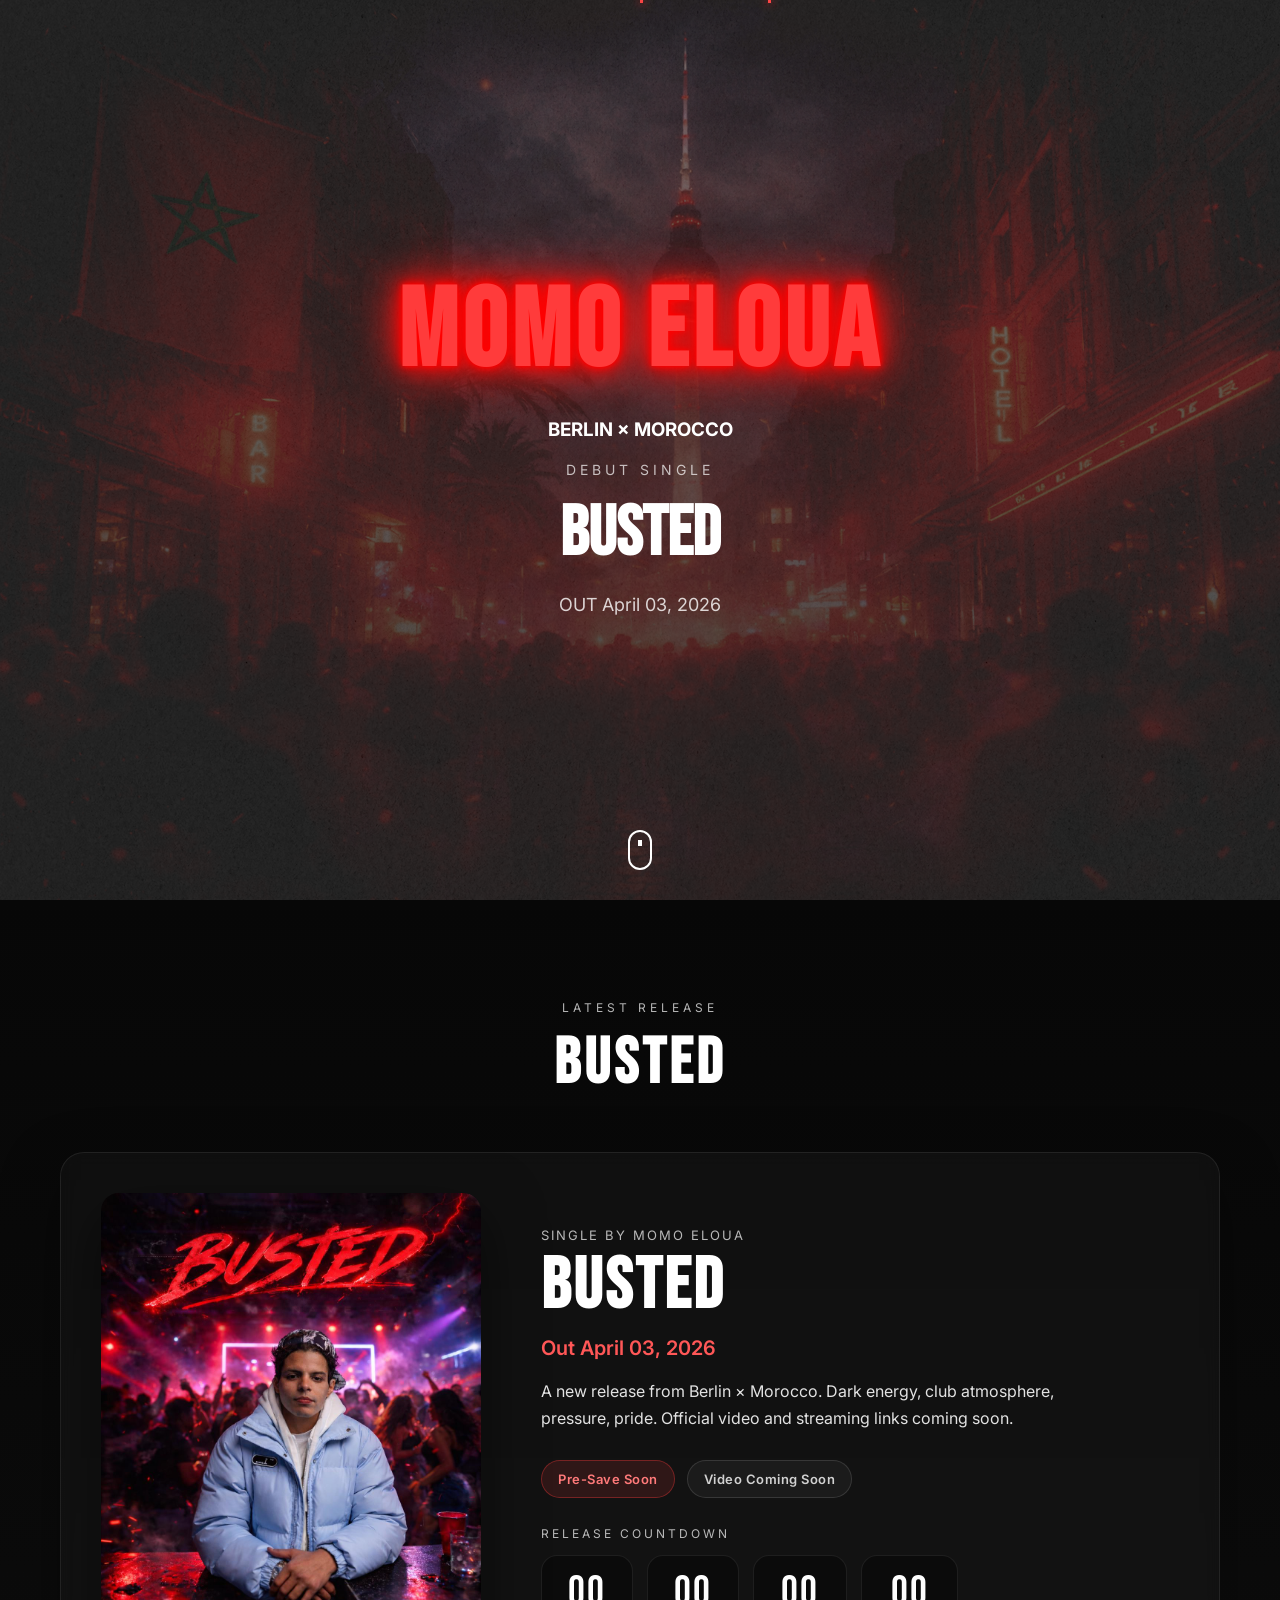
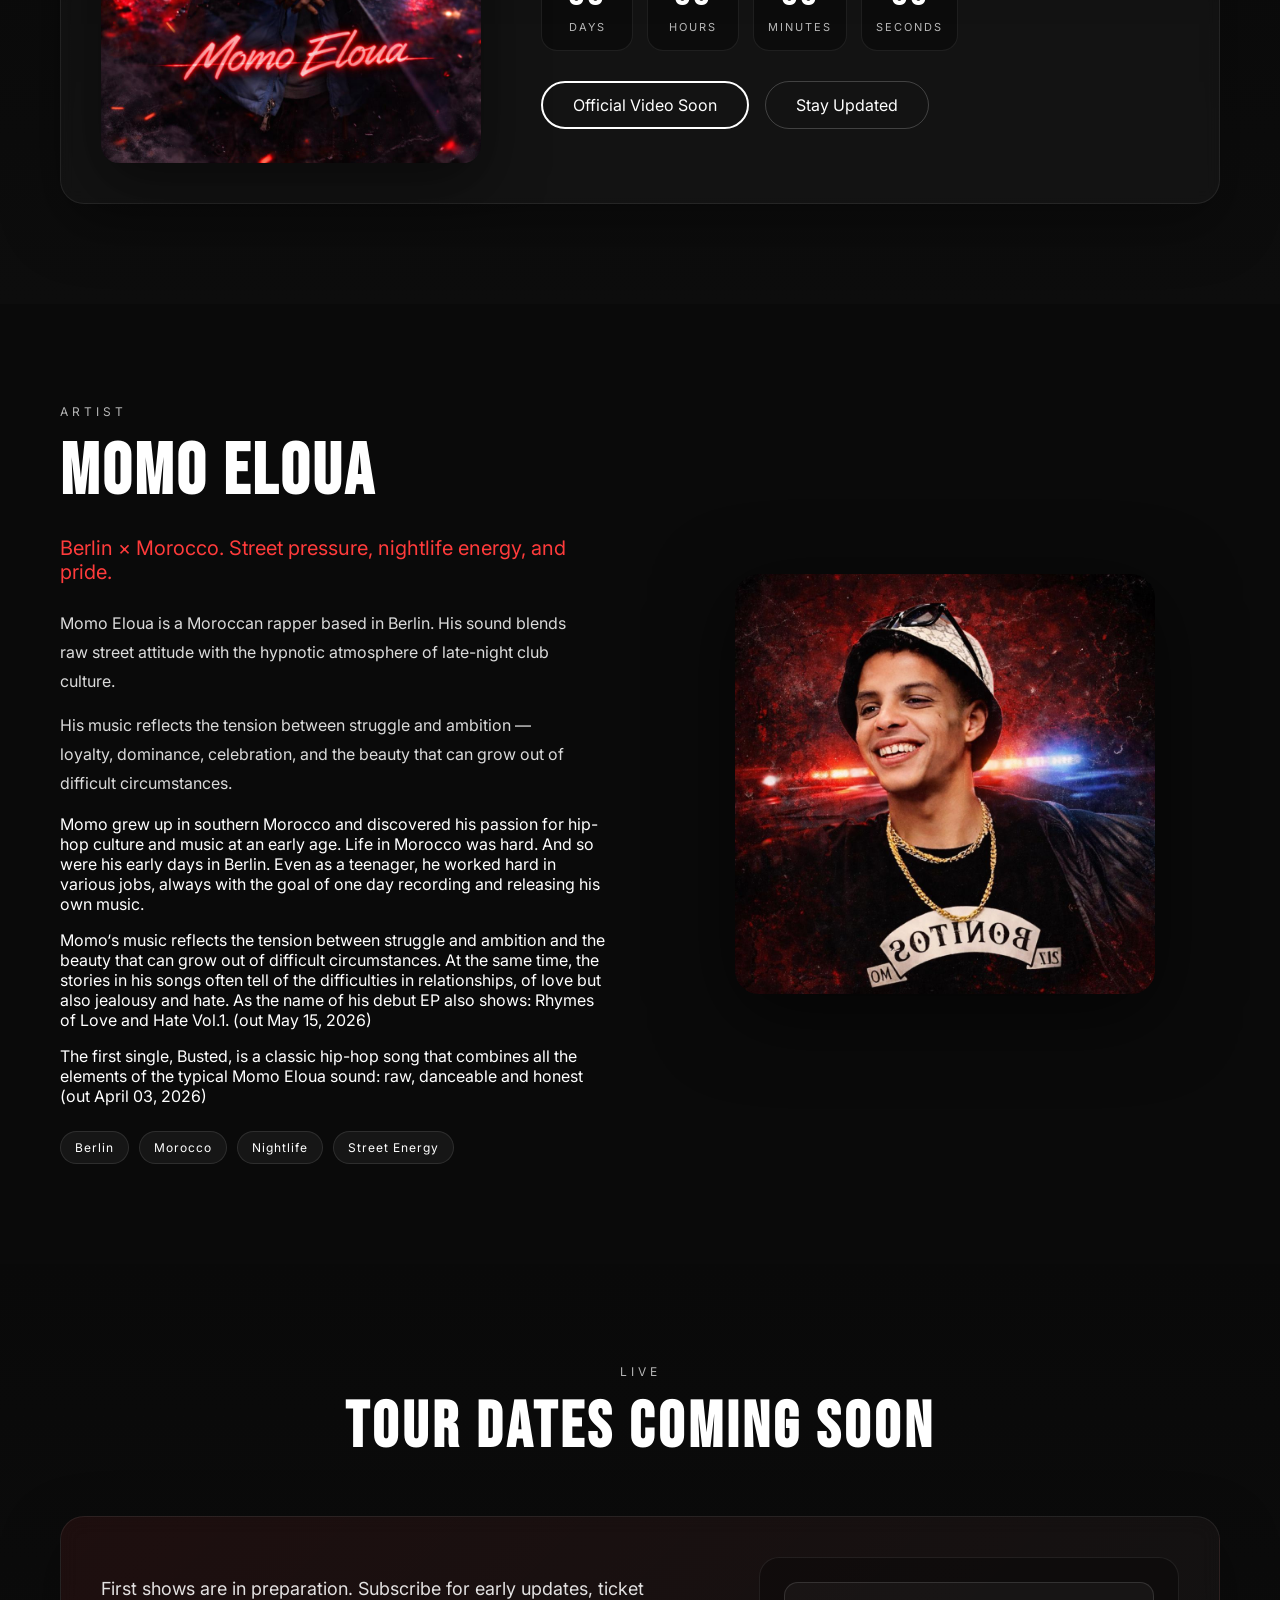
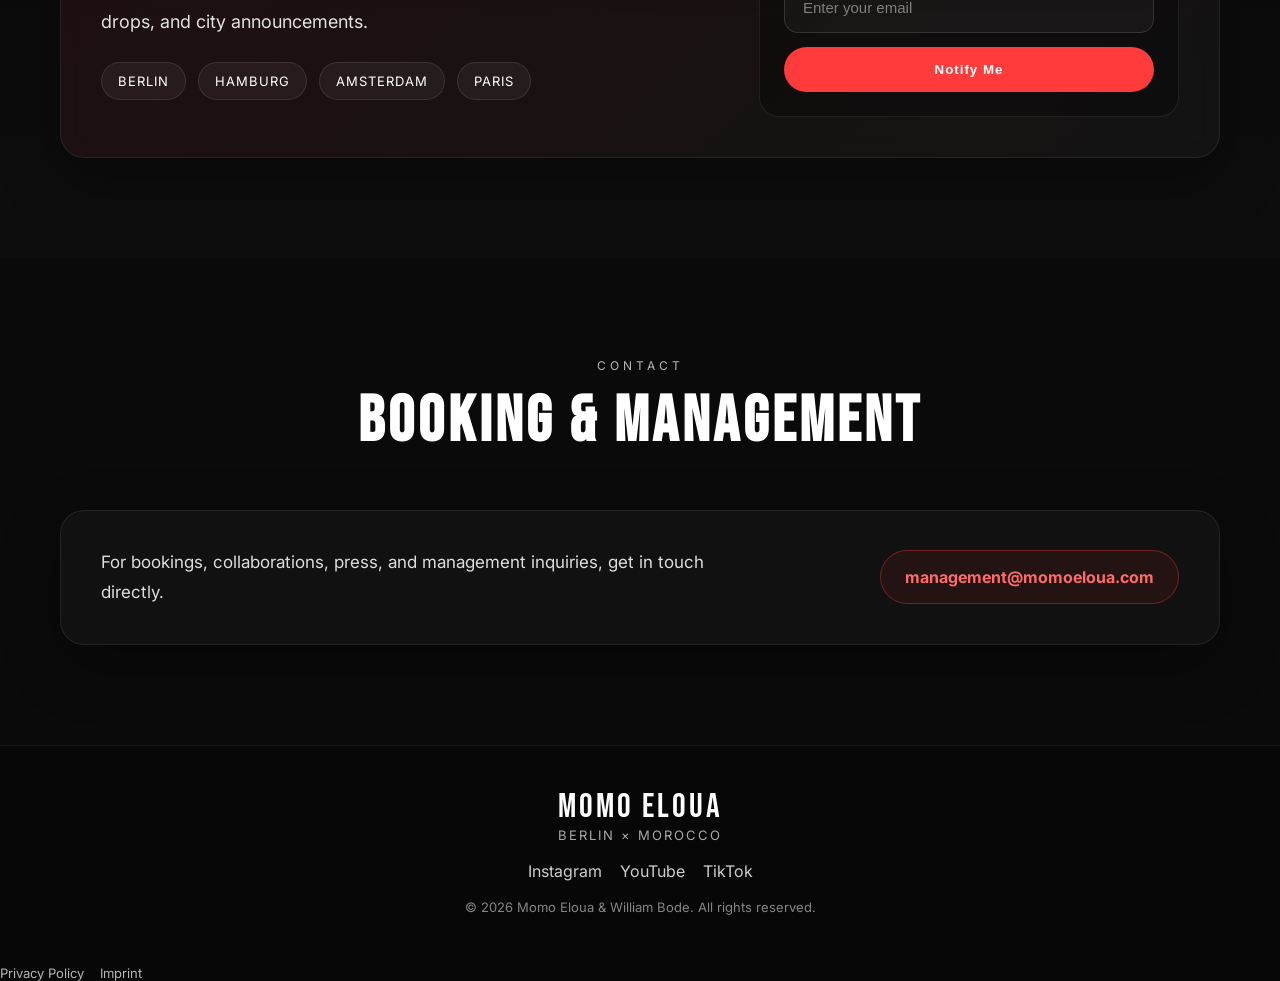
==== commit 9d37e629: "update about section" ====
--- a/index.html
+++ b/index.html
@@ -189,7 +189,6 @@
     <div class="about-left">
 
       <p class="eyebrow">Artist</p>
-
       <h2>Momo Eloua</h2>
 
       <p class="about-lead">
@@ -198,9 +197,8 @@
       </p>
 
       <p class="about-text">
-        Momo Eloua is a Moroccan rapper based in Berlin.
-        His sound blends raw street attitude with the
-        hypnotic atmosphere of late-night club culture.
+Momo Eloua is a Moroccan rapper based in Berlin. His sound blends raw street attitude with the hypnotic atmosphere of late-night club culture.
+
       </p>
 
       <p class="about-text">
@@ -209,7 +207,12 @@
         and the beauty that can grow out of difficult
         circumstances.
       </p>
-
+      <p>Momo grew up in southern Morocco and discovered his passion for hip-hop culture and music at an early age. Life in Morocco was hard. And so were his early days in Berlin. Even as a teenager, he worked hard in various jobs, always with the goal of one day recording and releasing his own music.
+</p>
+<p>Momo‘s music reflects the tension between struggle and ambition and the beauty that can grow out of difficult circumstances. At the same time, the stories in his songs often tell of the difficulties in relationships, of love but also jealousy and hate. As the name of his debut EP also shows: Rhymes of Love and Hate Vol.1. (out May 15, 2026)
+</p>
+<p>The first single, Busted, is a classic hip-hop song that combines all the elements of the typical Momo Eloua sound: raw, danceable and honest (out April 03, 2026)
+</p>
       <div class="about-tags">
         <span>Berlin</span>
         <span>Morocco</span>
